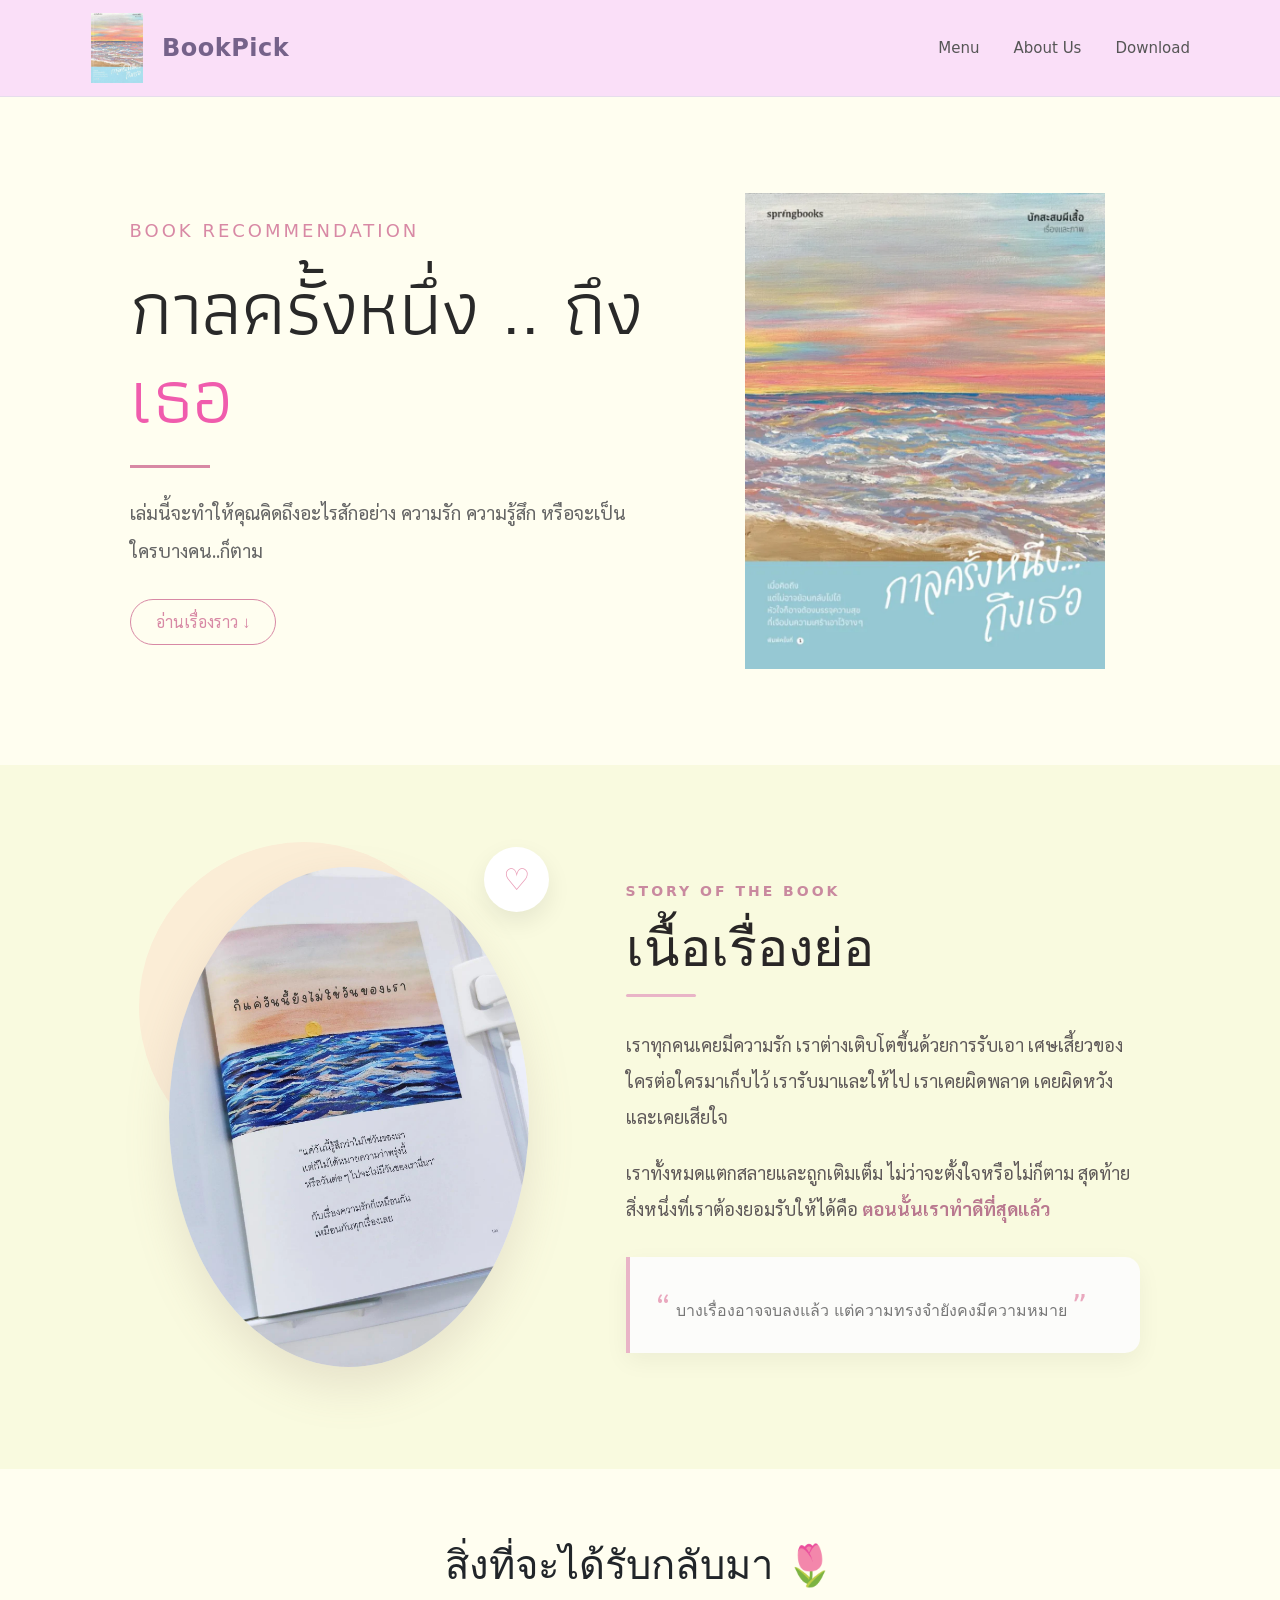
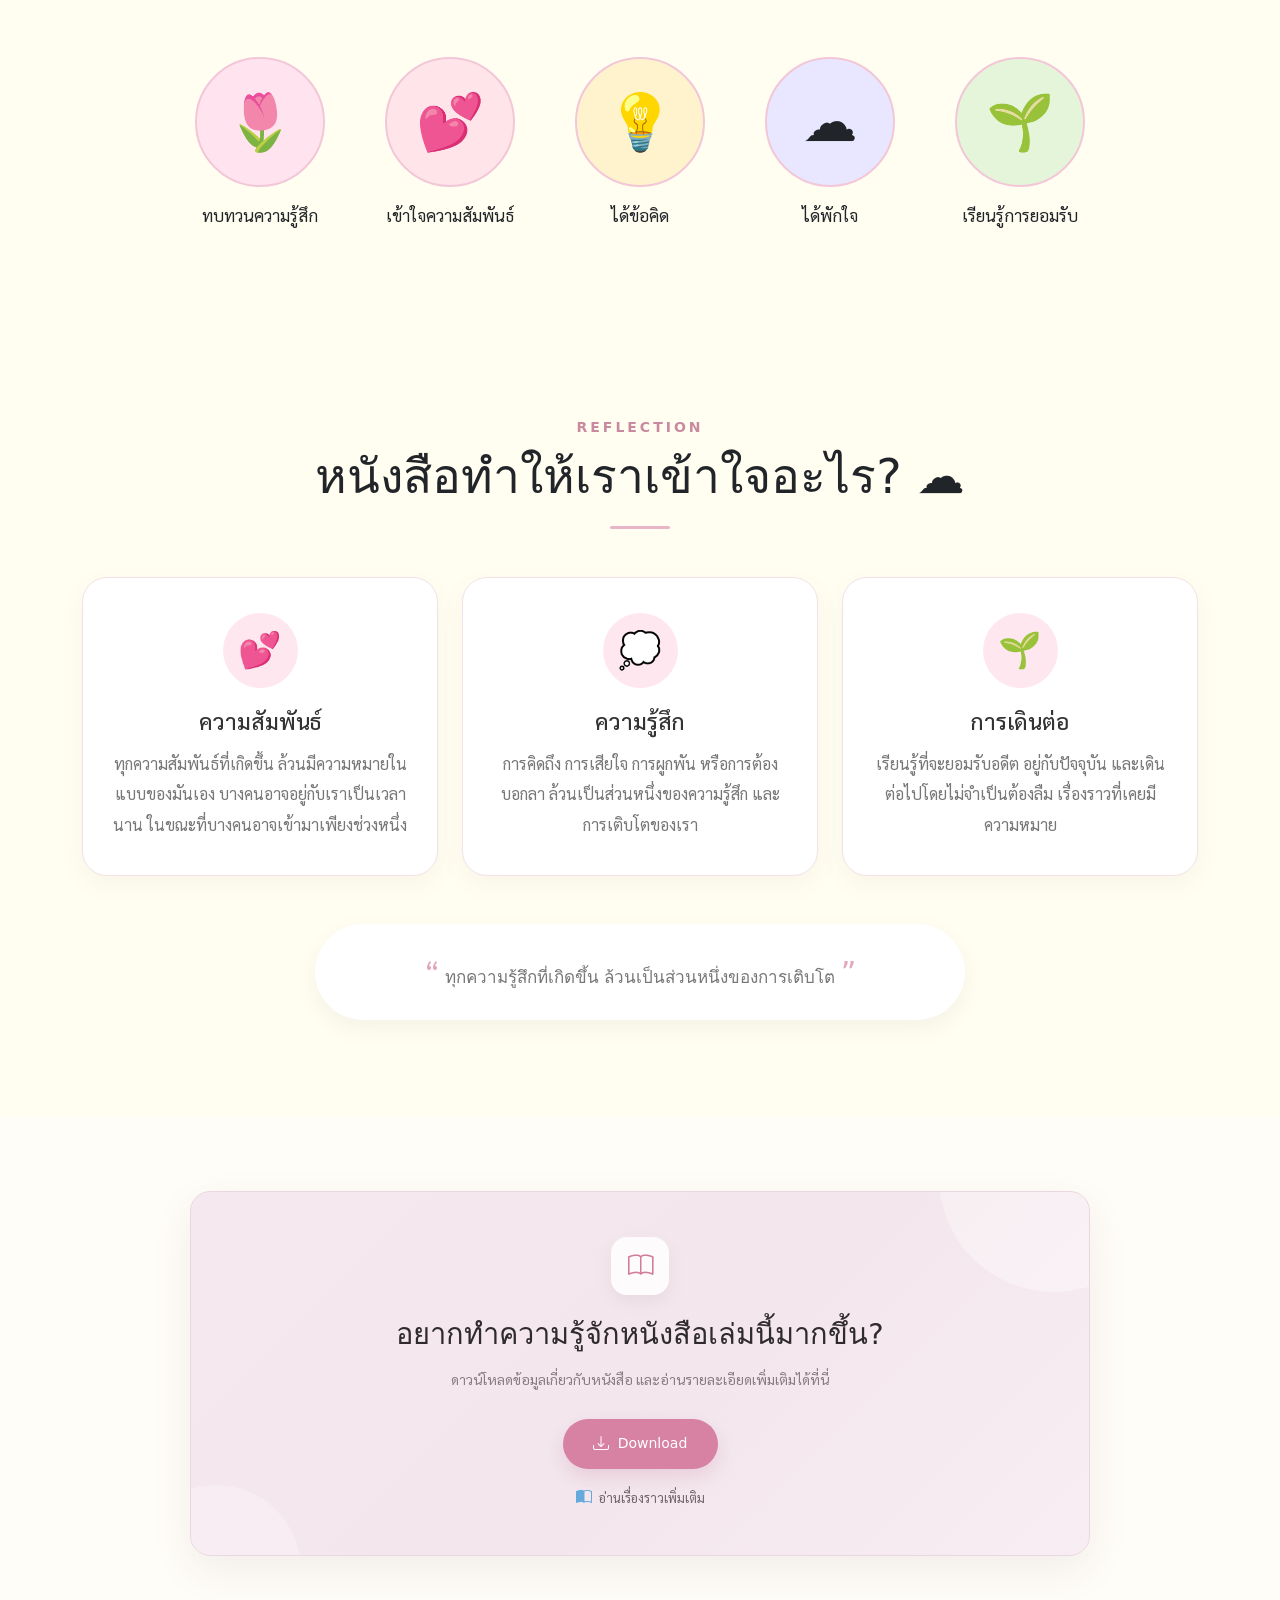
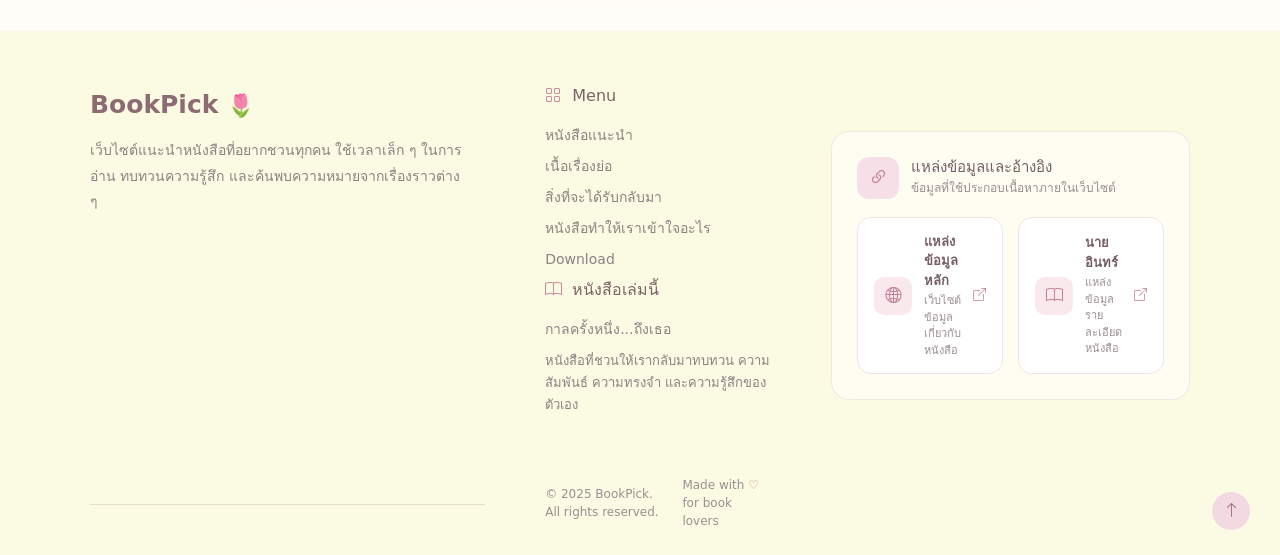
==== index.html @ a42b4d38 "version2" ====
<!DOCTYPE html>
<html lang="th">

<head>
    <meta charset="UTF-8">
    <meta name="viewport" content="width=device-width, initial-scale=1.0">

    <title>booker | กาลครั้งหนึ่ง..ถึงเธอ</title>

    <!-- Bootstrap 5 -->
    <link href="https://cdn.jsdelivr.net/npm/bootstrap@5.3.3/dist/css/bootstrap.min.css" rel="stylesheet">
    <link rel="preconnect" href="https://fonts.googleapis.com">
    <link rel="preconnect" href="https://fonts.gstatic.com" crossorigin>
    <link href="https://fonts.googleapis.com/css2?family=Athiti&family=Sarabun&display=swap" rel="stylesheet">
    <link rel="stylesheet" href="https://cdn.jsdelivr.net/npm/bootstrap-icons@1.11.3/font/bootstrap-icons.min.css">
    <!-- CSS ของเว็บไซต์ -->
    <link rel="stylesheet" href="style.css">
</head>



<body>


    <!-- ================= HEADER ================= -->
    <header class="site-header
">

        <nav class="navbar navbar-expand-lg">

            <div class="container">

                <!-- Logo -->
                <a class="navbar-brand logo-area" href="#menu">

                    <img src="image/หน้าปกนอก.webp" alt="BookPick Logo" class="logo-img">

                    <span class="logo-text">
                        BookPick
                    </span>

                </a>


                <!-- ปุ่มสำหรับมือถือ -->
                <button class="navbar-toggler" type="button" data-bs-toggle="collapse" data-bs-target="#mainNavbar">
                    <span class="navbar-toggler-icon"></span>
                </button>


                <!-- Menu -->
                <div class="collapse navbar-collapse" id="mainNavbar">

                    <ul class="navbar-nav ms-auto">

                        <li class="nav-item">
                            <a class="nav-link" href="#menu">
                                Menu
                            </a>
                        </li>

                        <li class="nav-item">
                            <a class="nav-link" href="#about">
                                About Us
                            </a>
                        </li>

                        <li class="nav-item">
                            <a class="nav-link" href="#download">
                                Download
                            </a>
                        </li>

                    </ul>

                </div>

            </div>

        </nav>

    </header>


    <!-- ================= CONTENT ================= -->
    <main>

        <!-- ================= หนังสือแนะนำ ================= -->
        <section id="recommend" class="book-intro py-5">

            <div class="container py-5">

                <div class="row align-items-center justify-content-center">

                    <!-- ฝั่งซ้าย -->
                    <div class="col-lg-6">

                        <div class="book-text">

                            <p class="book-label">
                                BOOK RECOMMENDATION
                            </p>

                            <h1 class="book-title athiti-regular ">
                                กาลครั้งหนึ่ง .. ถึง
                                <br>
                                <span>เธอ</span>
                            </h1>

                            <div class="book-line"></div>

                            <p class="book-description sarabun-regular">
                                เล่มนี้จะทำให้คุณคิดถึงอะไรสักอย่าง
                                ความรัก ความรู้สึก
                                หรือจะเป็นใครบางคน..ก็ตาม
                            </p>

                            <a href="#story" class="btn book-btn sarabun-regular">
                                อ่านเรื่องราว ↓
                            </a>

                        </div>

                    </div>


                    <!-- ฝั่งขวา -->
                    <div class="col-lg-5 text-center">

                        <img src="image/ภาพปก.png" alt="ภาพปกหนังสือ" class="book-cover">

                    </div>

                </div>

            </div>

        </section>

        <!-- ================= เนื้อเรื่องย่อ ================= -->
        <section id="summary" class="summary-section py-5">

            <div class="container py-lg-5">

                <div class="row align-items-center justify-content-center g-5">

                    <!-- ฝั่งรูป -->
                    <div class="col-lg-5 text-center">

                        <div class="summary-image-box">

                            <div class="summary-decoration">
                                ♡
                            </div>

                            <img src="image/เนื้อความ.jpeg" alt="ข้อความจากหนังสือ กาลครั้งหนึ่ง ถึงเธอ"
                                class="summary-image">

                        </div>

                    </div>


                    <!-- ฝั่งเนื้อหา -->
                    <div class="col-lg-6">

                        <div class="summary-content">

                            <p class="summary-label">
                                STORY OF THE BOOK
                            </p>

                            <h2>
                                เนื้อเรื่องย่อ
                            </h2>

                            <div class="summary-line "></div>

                            <p class="sarabun-regular">
                                เราทุกคนเคยมีความรัก
                                เราต่างเติบโตขึ้นด้วยการรับเอา
                                เศษเสี้ยวของใครต่อใครมาเก็บไว้
                                เรารับมาและให้ไป
                                เราเคยผิดพลาด เคยผิดหวัง
                                และเคยเสียใจ
                            </p>

                            <p class="sarabun-regular">
                                เราทั้งหมดแตกสลายและถูกเติมเต็ม
                                ไม่ว่าจะตั้งใจหรือไม่ก็ตาม
                                สุดท้ายสิ่งหนึ่งที่เราต้องยอมรับให้ได้คือ
                                <strong>
                                    ตอนนั้นเราทำดีที่สุดแล้ว
                                </strong>
                            </p>

                            <div class="summary-quote ">
                                <span class="sarabun-regular">“</span>
                                บางเรื่องอาจจบลงแล้ว
                                แต่ความทรงจำยังคงมีความหมาย
                                <span>”</span>
                            </div>

                        </div>

                    </div>

                </div>

            </div>

        </section>


        <!-- ================= สิ่งที่จะได้รับกลับมา ================= -->
        <section id="giving" class="benefits-section py-5">

            <div class="container py-lg-4">

                <h2 class="display-6 fw-normal text-center mb-5">
                    สิ่งที่จะได้รับกลับมา 🌷
                </h2>

                <div class="row justify-content-center g-4">

                    <!-- 1 -->
                    <div class="col-6 col-md-4 col-lg-2">

                        <div class="benefit-card text-center">

                            <div class="benefit-circle benefit-pink">
                                <span>🌷</span>
                            </div>

                            <h5 class="mt-3 sarabun-regular">
                                ทบทวนความรู้สึก
                            </h5>

                            <!-- Popup -->
                            <div class="benefit-popup sarabun-regular">
                                ได้หยุดและฟังความรู้สึกของตัวเอง
                            </div>

                        </div>

                    </div>


                    <!-- 2 -->
                    <div class="col-6 col-md-4 col-lg-2">

                        <div class="benefit-card text-center">

                            <div class="benefit-circle benefit-red">
                                <span>💕</span>
                            </div>

                            <h5 class="mt-3 sarabun-regular ">
                                เข้าใจความสัมพันธ์
                            </h5>

                            <!-- Popup -->
                            <div class="benefit-popup sarabun-regular ">
                                มองเรื่องราวที่ผ่านมาในมุมใหม่
                            </div>

                        </div>

                    </div>


                    <!-- 3 -->
                    <div class="col-6 col-md-4 col-lg-2">

                        <div class="benefit-card text-center">

                            <div class="benefit-circle benefit-yellow">
                                <span>💡</span>
                            </div>

                            <h5 class="mt-3 sarabun-regular ">
                                ได้ข้อคิด
                            </h5>

                            <!-- Popup -->
                            <div class="benefit-popup sarabun-regular ">
                                ได้มุมมองใหม่จากเรื่องราวต่าง ๆ
                            </div>

                        </div>

                    </div>


                    <!-- 4 -->
                    <div class="col-6 col-md-4 col-lg-2">

                        <div class="benefit-card text-center">

                            <div class="benefit-circle benefit-blue">
                                <span>☁️</span>
                            </div>

                            <h5 class="mt-3 sarabun-regular ">
                                ได้พักใจ
                            </h5>

                            <!-- Popup -->
                            <div class="benefit-popup sarabun-regular ">
                                มีเวลาอยู่กับตัวเองอย่างเงียบ ๆ
                            </div>

                        </div>

                    </div>


                    <!-- 5 -->
                    <div class="col-6 col-md-4 col-lg-2">

                        <div class="benefit-card text-center">

                            <div class="benefit-circle benefit-green">
                                <span>🌱</span>
                            </div>

                            <h5 class="mt-3 sarabun-regular ">
                                เรียนรู้การยอมรับ
                            </h5>

                            <!-- Popup -->
                            <div class="benefit-popup sarabun-regular ">
                                ยอมรับสิ่งที่เกิดขึ้นและเดินต่อไป
                            </div>

                        </div>

                    </div>

                </div>

            </div>

        </section>
        <!-- ================= หนังสือทำให้เราเข้าใจอะไร ================= -->
        <section id="about" class="understand-section py-5">

            <div class="container py-lg-5">

                <!-- หัวข้อ -->
                <div class="text-center mb-5">

                    <p class="section-label">
                        REFLECTION
                    </p>

                    <h2 class="display-5 fw-normal">
                        หนังสือทำให้เราเข้าใจอะไร? ☁️
                    </h2>

                    <div class="section-line mx-auto"></div>

                </div>


                <!-- เนื้อหา 3 ส่วน -->
                <div class="row justify-content-center g-4">

                    <!-- 1 -->
                    <div class="col-md-4">

                        <div class="understand-card h-100">

                            <div class="understand-icon">
                                💕
                            </div>

                            <h4 class="sarabun-regular">
                                ความสัมพันธ์
                            </h4>

                            <p class="sarabun-regular">
                                ทุกความสัมพันธ์ที่เกิดขึ้น
                                ล้วนมีความหมายในแบบของมันเอง
                                บางคนอาจอยู่กับเราเป็นเวลานาน
                                ในขณะที่บางคนอาจเข้ามาเพียงช่วงหนึ่ง
                            </p>

                        </div>

                    </div>


                    <!-- 2 -->
                    <div class="col-md-4">

                        <div class="understand-card h-100">

                            <div class="understand-icon">
                                💭
                            </div>

                            <h4 class="sarabun-regular">
                                ความรู้สึก
                            </h4>

                            <p class="sarabun-regular">
                                การคิดถึง การเสียใจ
                                การผูกพัน หรือการต้องบอกลา
                                ล้วนเป็นส่วนหนึ่งของความรู้สึก
                                และการเติบโตของเรา
                            </p>

                        </div>

                    </div>


                    <!-- 3 -->
                    <div class="col-md-4">

                        <div class="understand-card h-100">

                            <div class="understand-icon">
                                🌱
                            </div>

                            <h4 class="sarabun-regular">
                                การเดินต่อ
                            </h4>

                            <p class="sarabun-regular">
                                เรียนรู้ที่จะยอมรับอดีต
                                อยู่กับปัจจุบัน
                                และเดินต่อไปโดยไม่จำเป็นต้องลืม
                                เรื่องราวที่เคยมีความหมาย
                            </p>

                        </div>

                    </div>

                </div>


                <!-- ข้อความสรุป -->
                <div class="understand-quote text-center mx-auto mt-5">

                    <span class="sarabun-regular">“</span>

                    ทุกความรู้สึกที่เกิดขึ้น
                    ล้วนเป็นส่วนหนึ่งของการเติบโต

                    <span>”</span>

                </div>

            </div>

        </section>

        <!-- =========================================================
     DOWNLOAD SECTION
     ========================================================= -->

        <section id="download" class="book-download">

            <div class="book-download-container">

                <div class="book-download-card">

                    <!-- ตกแต่ง -->
                    <div class="download-decor download-decor-1"></div>
                    <div class="download-decor download-decor-2"></div>

                    <div class="download-inner">

                        <!-- ไอคอน -->
                        <div class="download-book-icon">
                            <i class="bi bi-book"></i>
                        </div>

                        <!-- หัวข้อ -->
                        <h2 class="download-heading">
                            อยากทำความรู้จักหนังสือเล่มนี้มากขึ้น?
                        </h2>

                        <p class="download-description sarabun-regular">
                            ดาวน์โหลดข้อมูลเกี่ยวกับหนังสือ
                            และอ่านรายละเอียดเพิ่มเติมได้ที่นี่
                        </p>

                        <!-- ปุ่ม -->
                        <button type="button" class="download-open-btn" onclick="openBookDownload()">

                            <i class="bi bi-download"></i>

                            <span>Download</span>

                        </button>

                        <!-- ข้อความด้านล่าง -->
                        <div class="download-subtext">

                            <i class="bi bi-book-half"></i>

                            <span class="sarabun-regular">อ่านเรื่องราวเพิ่มเติม</span>

                        </div>

                    </div>

                </div>

            </div>

        </section>


        <!-- =========================================================
     DOWNLOAD POPUP
     ========================================================= -->

        <div id="bookDownloadPopup" class="book-download-overlay" onclick="closeBookDownload(event)">

            <div class="book-download-popup" onclick="event.stopPropagation()">


                <!-- HEADER -->
                <div class="popup-header">

                    <div class="popup-title-wrap">

                        <div class="popup-book-icon">
                            <i class="bi bi-book"></i>
                        </div>

                        <div>

                            <h3 class="sarabun-regular">
                                ข้อมูลหนังสือ
                            </h3>

                            <p class="sarabun-regular">
                                รายละเอียดและเอกสารเพิ่มเติม
                            </p>

                        </div>

                    </div>


                    <button type="button" class="popup-close" onclick="closeBookDownload()">

                        <i class="bi bi-x-lg"></i>

                    </button>

                </div>


                <!-- BODY -->
                <div class="popup-body">


                    <!-- PDF CARD -->
                    <div class="pdf-download-card">

                        <div class="pdf-file-icon">

                            <i class="bi bi-file-earmark-pdf-fill"></i>

                        </div>


                        <div class="pdf-file-info">

                            <h4 class="sarabun-regular">
                                หนังสือเล่มนี้
                            </h4>

                            <p class="sarabun-regular">
                                อ่านรายละเอียดเพิ่มเติม
                                และดาวน์โหลดข้อมูลเกี่ยวกับหนังสือ
                            </p>


                            <div class="pdf-file-meta">

                                <span>
                                    <i class="bi bi-filetype-pdf sarabun-regular "></i>
                                    PDF
                                </span>

                                <span>
                                    <i class="bi bi-file-text sarabun-regular "></i>
                                    12 หน้า
                                </span>

                                <span>
                                    <i class="bi bi-hdd sarabun-regular "></i>
                                    2.5 MB
                                </span>

                            </div>

                        </div>

                    </div>


                    <!-- INFO MENU -->
                    <div class="popup-menu">


                        <div class="popup-menu-item">

                            <div class="popup-menu-icon pink">
                                <i class="bi bi-book"></i>
                            </div>

                            <div>

                                <strong class="sarabun-regular">
                                    อ่านเรื่องราวเพิ่มเติม
                                </strong>

                                <small class="sarabun-regular">
                                    ทำความรู้จักหนังสือเล่มนี้
                                </small>

                            </div>

                        </div>


                        <div class="popup-menu-item">

                            <div class="popup-menu-icon purple">
                                <i class="bi bi-list-ul"></i>
                            </div>

                            <div>

                                <strong class="sarabun-regular">
                                    สารบัญหนังสือ
                                </strong>

                                <small class="sarabun-regular">
                                    ดูหัวข้อและเนื้อหาภายในเล่ม
                                </small>

                            </div>

                        </div>


                        <div class="popup-menu-item">

                            <div class="popup-menu-icon blue">
                                <i class="bi bi-eye"></i>
                            </div>

                            <div>

                                <strong class="sarabun-regular">
                                    ดูตัวอย่างหนังสือ
                                </strong>

                                <small class="sarabun-regular">
                                    อ่านตัวอย่างบางส่วน
                                </small>

                            </div>

                        </div>


                    </div>

                </div>


                <!-- FOOTER -->
                <div class="popup-footer">

                    <a href="หนังสือ.pdf" download class="popup-download-btn">

                        <i class="bi bi-download"></i>

                        <span>ดาวน์โหลด PDF</span>

                    </a>

                    <p class="popup-footer-text">

                        <i class="bi bi-shield-check"></i>

                        ดาวน์โหลดไฟล์ได้ฟรี

                    </p>

                </div>


            </div>

        </div>

       
        <footer class="book-footer">

            <div class="footer-container">

                <!-- ส่วนบนของ Footer -->
                <div class="footer-top">

                    <div class="footer-brand">
                        <div class="footer-logo">
                            BookPick <span>🌷</span>
                        </div>

                        <p>
                            เว็บไซต์แนะนำหนังสือที่อยากชวนทุกคน
                            ใช้เวลาเล็ก ๆ ในการอ่าน ทบทวนความรู้สึก
                            และค้นพบความหมายจากเรื่องราวต่าง ๆ
                        </p>
                    </div>

                    <div class="footer-column">
                        <h4>
                            <i class="bi bi-grid"></i>
                            Menu
                        </h4>

                        <a href="#recommend">หนังสือแนะนำ</a>
                        <a href="#summary">เนื้อเรื่องย่อ</a>
                        <a href="#giving">สิ่งที่จะได้รับกลับมา</a>
                        <a href="#understand">หนังสือทำให้เราเข้าใจอะไร</a>
                        <a href="#download">Download</a>

                        <div class="footer-column footer-book-info">
                            <h4>
                                <i class="bi bi-book"></i>
                                หนังสือเล่มนี้
                            </h4>

                            <a href="#">กาลครั้งหนึ่ง...ถึงเธอ</a>

                            <p>
                                หนังสือที่ชวนให้เรากลับมาทบทวน
                                ความสัมพันธ์ ความทรงจำ และความรู้สึกของตัวเอง
                            </p>
                        </div>

                    </div>


                    <!-- แหล่งข้อมูล -->
                    <div class="footer-references">

                        <div class="reference-heading">
                            <div class="reference-icon">
                                <i class="bi bi-link-45deg"></i>
                            </div>

                            <div>
                                <h5>แหล่งข้อมูลและอ้างอิง</h5>
                                <p>ข้อมูลที่ใช้ประกอบเนื้อหาภายในเว็บไซต์</p>
                            </div>
                        </div>


                        <div class="reference-list">

                            <a href="https://share.google/jOZTMBz3720xRgBWg" target="_blank" rel="noopener noreferrer">

                                <span class="reference-item-icon">
                                    <i class="bi bi-globe2"></i>
                                </span>

                                <span class="reference-text">
                                    <strong>แหล่งข้อมูลหลัก</strong>
                                    <small>เว็บไซต์ข้อมูลเกี่ยวกับหนังสือ</small>
                                </span>

                                <i class="bi bi-box-arrow-up-right reference-arrow"></i>

                            </a>


                            <a href="https://www.naiin.com/product/detail/570309" target="_blank"
                                rel="noopener noreferrer">

                                <span class="reference-item-icon">
                                    <i class="bi bi-book"></i>
                                </span>

                                <span class="reference-text">
                                    <strong>นายอินทร์</strong>
                                    <small>แหล่งข้อมูลรายละเอียดหนังสือ</small>
                                </span>

                                <i class="bi bi-box-arrow-up-right reference-arrow"></i>

                            </a>

                        </div>

                    </div>


                    <!-- เส้นคั่น -->
                    <div class="footer-divider"></div>


                    <!-- Copyright -->
                    <div class="footer-bottom">

                        <p>© 2025 BookPick. All rights reserved.</p>

                        <p class="footer-made">
                            Made with <span>♡</span> for book lovers
                        </p>

                    </div>

                </div>


                <!-- ปุ่มกลับขึ้นด้านบน -->
                <a href="#" class="footer-top-btn" aria-label="Back to top">
                    <i class="bi bi-arrow-up"></i>
                </a>

        </footer>
        <!-- Bootstrap JavaScript -->
        <script src="https://cdn.jsdelivr.net/npm/bootstrap@5.3.3/dist/js/bootstrap.bundle.min.js">
        </script>
        <script>

            const downloadSection =
                document.querySelector(".download-section");

            const observer = new IntersectionObserver(
                (entries) => {

                    entries.forEach((entry) => {

                        if (entry.isIntersecting) {

                            downloadSection.classList.add("show");

                        }

                    });

                },
                {
                    threshold: 0.25
                }
            );


            observer.observe(downloadSection);

        </script>
        <script src="https://cdn.jsdelivr.net/npm/bootstrap@5.3.3/dist/js/bootstrap.bundle.min.js"></script>


</body>

<script>

    function openBookDownload() {

        const popup =
            document.getElementById("bookDownloadPopup");

        popup.classList.add("active");

        document.body.style.overflow = "hidden";

    }


    function closeBookDownload(event) {

        if (
            !event ||
            event.target ===
            document.getElementById("bookDownloadPopup")
        ) {

            const popup =
                document.getElementById("bookDownloadPopup");

            popup.classList.remove("active");

            document.body.style.overflow = "";

        }

    }


    /* กด ESC เพื่อปิด */

    document.addEventListener("keydown", function (event) {

        if (event.key === "Escape") {

            const popup =
                document.getElementById("bookDownloadPopup");

            popup.classList.remove("active");

            document.body.style.overflow = "";

        }

    });

</script>

</html>
---- style.css ----
/*-----พื้นหลังหลัก----*/
.body {
    background-color: #f3ebd1;
}

/* ================= หนังสือแนะนำ ================= */

.book-intro {
    background-color: #fffef0;
    min-height: 650px;
    display: flex;
    align-items: center;
}


/* ข้อความ BOOK RECOMMENDATION */

.book-label {
    color: #d889a5;
    font-size: 18px;
    letter-spacing: 3px;
    font-weight: 500;
    margin-bottom: 20px;
}


/* ชื่อหนังสือ */

.book-title {
    font-size: clamp(55px, 6vw, 90px);
    line-height: 1.15;
    font-weight: 400;
    color: #292929;
    margin-bottom: 25px;
}

.book-title span {
    color: #f05cad;
}


/* เส้นเล็ก ๆ ใต้ชื่อ */

.book-line {
    width: 80px;
    height: 3px;
    background-color: #d889a5;
    margin-bottom: 25px;
}


/* คำอธิบาย */

.book-description {
    max-width: 500px;
    font-size: 19px;
    line-height: 2;
    color: #666;
    margin-bottom: 30px;
}


/* ปุ่ม */

.book-btn {
    border: 1px solid #d889a5;
    color: #d889a5;
    border-radius: 30px;
    padding: 10px 25px;
    transition: all 0.3s ease;
}

.book-btn:hover {
    background-color: #d889a5;
    color: white;
}


/* รูปปก */

.book-cover {
    width: 100%;
    max-width: 360px;
    transition: transform 0.5s ease;
}


/* เอาเมาส์ไปชี้แล้วรูปขยับนิดเดียว */

.book-cover:hover {
    transform: translateY(-8px);
}


/* มือถือ */

@media (max-width: 991px) {

    .book-intro {
        text-align: center;
    }

    .book-line {
        margin-left: auto;
        margin-right: auto;
    }

    .book-description {
        margin-left: auto;
        margin-right: auto;
    }

    .book-cover {
        margin-top: 50px;
        max-width: 300px;
    }

}

/* ================= HEADER ================= */

.site-header {
    background-color: #fadff8;

    border-bottom: 1px solid #e6ddec;

    position: sticky;
    top: 0;
    z-index: 1000;
}




/* ================= LOGO ================= */

.logo-area {
    display: flex;
    align-items: center;

    text-decoration: none;

    gap: 10px;
}


/* รูปโลโก้ */

.logo-img {
    width: 70px;
    height: 70px;

    object-fit: contain;

    transition: 0.3s ease;
}


/* ชื่อเว็บ */

.logo-text {
    font-size: 24px;

    font-weight: 600;

    letter-spacing: 0.5px;

    color: #75628a;

    transition: 0.3s ease;
}


/* Hover */

.logo-area:hover .logo-img {
    transform: rotate(-3deg) scale(1.05);
}

.logo-area:hover .logo-text {
    color: #a77aa8;
}

/* ตอนเอาเมาส์ไปชี้โลโก้ */

.logo-img:hover {
    transform: scale(1.05);
}


/* ================= MENU ================= */

.navbar {
    min-height: 75px;
}


.nav-link {
    color: #555 !important;

    font-size: 15px;

    margin-left: 18px;

    position: relative;

    transition: 0.3s ease;
}


/* สีตอนเอาเมาส์ชี้ */

.nav-link:hover {
    color: #c9899f !important;
}


/* เส้นเล็ก ๆ ใต้เมนู */

.nav-link::after {
    content: "";

    position: absolute;

    left: 18px;
    right: 18px;
    bottom: 4px;

    height: 2px;

    background-color: #000000;

    transform: scaleX(0);

    transition: 0.3s ease;
}


.nav-link:hover::after {
    transform: scaleX(1);
}


/* ================= MOBILE ================= */

@media (max-width: 991px) {

    .navbar-nav {
        padding: 15px 0;
    }

    .nav-link {
        margin-left: 0;

        padding: 10px 0;
    }

    .nav-link::after {
        display: none;
    }

}

/* ================= สิ่งที่จะได้รับ ================= */

.benefits-section {
    background-color: #fffef0;
}


/* การ์ด */
.benefit-card {
    position: relative;

    padding: 20px 10px;

    transition: 0.3s ease;

    cursor: pointer;
}


/* เวลาเอาเมาส์ชี้การ์ด */
.benefit-card:hover {
    transform: translateY(-10px);
}


/* วงกลม */
.benefit-circle {
    width: 130px;
    height: 130px;

    margin: 0 auto;

    border-radius: 50%;

    display: flex;
    align-items: center;
    justify-content: center;

    border: 2px solid #f3c6d8;

    transition: 0.3s ease;
}


/* Emoji */
.benefit-circle span {
    font-size: 55px;

    transition: 0.3s ease;
}


/* เวลา Hover วงกลมจะใหญ่ขึ้น */
.benefit-card:hover .benefit-circle {
    transform: scale(1.08);
}


/* Emoji เด้งขึ้น */
.benefit-card:hover .benefit-circle span {
    transform: scale(1.15);
}


/* สีพื้นหลังแต่ละวง */

.benefit-pink {
    background-color: #ffe4ef;
}

.benefit-red {
    background-color: #ffe5ea;
}

.benefit-yellow {
    background-color: #fff3cd;
}

.benefit-blue {
    background-color: #e8e7ff;
}

.benefit-green {
    background-color: #e5f5d9;
}


/* ชื่อ */
.benefit-card h5 {
    font-size: 17px;
    line-height: 1.5;

    margin-bottom: 0;
}


/* ================= POPUP ================= */

.benefit-popup {
    position: absolute;

    left: 50%;
    bottom: -55px;

    transform: translateX(-50%) translateY(10px);

    width: 180px;

    padding: 10px 14px;

    background-color: #ffffff;

    border-radius: 12px;

    box-shadow: 0 8px 25px rgba(0, 0, 0, 0.12);

    font-size: 14px;

    line-height: 1.5;

    opacity: 0;

    visibility: hidden;

    transition: 0.3s ease;

    z-index: 10;
}


/* แสดง Popup ตอน Hover */
.benefit-card:hover .benefit-popup {
    opacity: 1;

    visibility: visible;

    transform: translateX(-50%) translateY(0);
}

/* ================= เนื้อเรื่องย่อ ================= */

.summary-section {
    background-color: #f9fadf;
    overflow: hidden;
}


/* กล่องรูป */

.summary-image-box {
    position: relative;
    display: inline-block;
}


/* รูปหนังสือ */

.summary-image {
    width: 360px;
    height: 500px;

    object-fit: cover;

    border-radius: 50%;

    box-shadow: 0 20px 45px rgba(150, 120, 110, 0.18);

    transition: 0.4s ease;
}


/* เวลาเอาเมาส์ชี้รูป */

.summary-image:hover {
    transform: translateY(-8px) rotate(1deg);

    box-shadow:
        0 25px 50px rgba(150, 120, 110, 0.25);
}


/* ของตกแต่งด้านหลัง */

.summary-image-box::before {
    content: "";

    position: absolute;

    width: 330px;
    height: 330px;

    background-color: #fbedd6;

    border-radius: 50%;

    top: -25px;
    left: -30px;

    z-index: 0;
}


/* ทำให้รูปอยู่ด้านหน้าพื้นหลัง */

.summary-image {
    position: relative;
    z-index: 1;
}


/* หัวใจ */

.summary-decoration {
    position: absolute;

    z-index: 2;

    top: -20px;
    right: -20px;

    width: 65px;
    height: 65px;

    display: flex;
    align-items: center;
    justify-content: center;

    background-color: #ffffff;

    border-radius: 50%;

    color: #e99ab5;

    font-size: 30px;

    box-shadow: 0 10px 25px rgba(0, 0, 0, 0.08);

    animation: floating 3s ease-in-out infinite;
}


/* Animation หัวใจ */

@keyframes floating {

    0% {
        transform: translateY(0);
    }

    50% {
        transform: translateY(-8px);
    }

    100% {
        transform: translateY(0);
    }

}


/* ================= TEXT ================= */

.summary-content {
    padding: 20px 10px;
}


/* ตัวเล็กด้านบน */

.summary-label {
    color: #c9899f;

    font-size: 14px;

    font-weight: 600;

    letter-spacing: 3px;

    margin-bottom: 15px;
}


/* หัวข้อ */

.summary-content h2 {
    font-size: 52px;

    font-weight: 400;

    margin-bottom: 15px;

    color: #292626;
}


/* เส้นตกแต่ง */

.summary-line {
    width: 70px;
    height: 3px;

    background-color: #e9b4c7;

    border-radius: 10px;

    margin-bottom: 30px;
}


/* เนื้อหา */

.summary-content>p:not(.summary-label) {
    font-size: 18px;

    line-height: 2;

    color: #5f5959;

    margin-bottom: 20px;
}


/* ตัวหนา */

.summary-content strong {
    color: #b9788f;
}


/* ================= QUOTE ================= */

.summary-quote {
    margin-top: 30px;

    padding: 20px 25px;

    background-color: #fcfcfa;

    border-left: 4px solid #e9b4c7;

    border-radius: 0 15px 15px 0;

    color: #777;

    font-size: 16px;

    line-height: 1.8;

    box-shadow: 0 8px 25px rgba(0, 0, 0, 0.05);
}


.summary-quote span {
    color: #e9a8be;

    font-size: 30px;
}


/* ================= MOBILE ================= */

@media (max-width: 768px) {

    .summary-image {
        width: 280px;
        height: 390px;
    }

    .summary-image-box::before {
        width: 260px;
        height: 260px;
    }

    .summary-content h2 {
        font-size: 40px;
    }

    .summary-content>p:not(.summary-label) {
        font-size: 16px;
    }

}

/* ================= UNDERSTAND ================= */

.understand-section {
    background-color: #fffef0;
}


/* ตัวหนังสือเล็กด้านบน */

.section-label {
    color: #c9899f;

    font-size: 14px;

    font-weight: 600;

    letter-spacing: 3px;

    margin-bottom: 10px;
}


/* เส้นใต้หัวข้อ */

.section-line {
    width: 60px;
    height: 3px;

    background-color: #e8b6c8;

    border-radius: 10px;

    margin-top: 20px;
}


/* ================= CARD ================= */

.understand-card {
    background-color: #ffffff;

    padding: 35px 30px;

    border-radius: 25px;

    text-align: center;

    border: 1px solid #f3e1e7;

    box-shadow: 0 8px 25px rgba(130, 100, 100, 0.06);

    transition: all 0.3s ease;
}


/* ตอนเอาเมาส์ชี้ */

.understand-card:hover {
    transform: translateY(-8px);

    box-shadow: 0 15px 35px rgba(130, 100, 100, 0.12);

    border-color: #edc1d0;
}


/* ================= ICON ================= */

.understand-icon {
    width: 75px;
    height: 75px;

    margin: 0 auto 20px;

    border-radius: 50%;

    display: flex;
    align-items: center;
    justify-content: center;

    font-size: 35px;

    background-color: #ffe7ef;

    transition: 0.3s ease;
}


/* สีไอคอนตอน Hover */

.understand-card:hover .understand-icon {
    transform: scale(1.1) rotate(5deg);

    background-color: #ffe0eb;
}


/* ================= CARD TEXT ================= */

.understand-card h4 {
    font-size: 22px;

    font-weight: 500;

    margin-bottom: 15px;

    color: #333;
}


.understand-card p {
    color: #777;

    font-size: 16px;

    line-height: 1.9;

    margin-bottom: 0;
}


/* ================= QUOTE ================= */

.understand-quote {
    max-width: 650px;

    padding: 20px 30px;

    background-color: #ffffff;

    border-radius: 50px;

    color: #777;

    font-size: 17px;

    line-height: 1.8;

    box-shadow: 0 8px 25px rgba(0, 0, 0, 0.05);
}


.understand-quote span {
    color: #e4a5bb;

    font-size: 30px;
}


/* ================= MOBILE ================= */

@media (max-width: 768px) {

    .understand-card {
        padding: 30px 25px;
    }

    .understand-card h4 {
        font-size: 20px;
    }

    .understand-card p {
        font-size: 15px;
    }

}

/* =========================================================
   DOWNLOAD SECTION
   ========================================================= */

.book-download {
    width: 100%;
    padding: 75px 20px;
    background: #fffdf8;
}

.book-download-container {
    width: 100%;
    max-width: 900px;
    margin: 0 auto;
}


/* =========================================================
   MAIN DOWNLOAD CARD
   ========================================================= */

.book-download-card {
    position: relative;
    overflow: hidden;

    width: 100%;
    min-height: 320px;

    display: flex;
    align-items: center;
    justify-content: center;

    text-align: center;

    background: linear-gradient(
        135deg,
        #f5e9ef 0%,
        #f3e7ed 55%,
        #f8edf2 100%
    );

    border-radius: 20px;
    border: 1px solid #ead8e1;

    box-shadow:
        0 15px 40px rgba(90, 55, 70, 0.08);
}


/* =========================================================
   DECORATION
   ========================================================= */

.download-decor {
    position: absolute;
    border-radius: 50%;
    pointer-events: none;
}

.download-decor-1 {
    width: 230px;
    height: 230px;

    top: -130px;
    right: -80px;

    background: rgba(255, 255, 255, 0.30);
}

.download-decor-2 {
    width: 170px;
    height: 170px;

    bottom: -100px;
    left: -60px;

    background: rgba(255, 255, 255, 0.22);
}


/* =========================================================
   INNER
   ========================================================= */

.download-inner {
    position: relative;
    z-index: 2;

    padding: 45px 25px;
}


/* =========================================================
   BOOK ICON
   ========================================================= */

.download-book-icon {
    width: 58px;
    height: 58px;

    margin: 0 auto 18px;

    display: flex;
    align-items: center;
    justify-content: center;

    background: rgba(255, 255, 255, 0.85);
    color: #d27c9b;

    border-radius: 16px;

    font-size: 25px;

    box-shadow:
        0 7px 18px rgba(100, 60, 80, 0.08);
}


/* =========================================================
   TITLE
   ========================================================= */

.download-heading {
    margin: 0 0 10px;

    color: #2f2a2d;

    font-size: 29px;
    font-weight: 500;

    line-height: 1.5;
}


.download-description {
    max-width: 600px;

    margin: 0 auto 27px;

    color: #8a7b82;

    font-size: 14px;
    line-height: 1.8;
}


/* =========================================================
   DOWNLOAD BUTTON
   ========================================================= */

.download-open-btn {
    display: inline-flex;

    align-items: center;
    justify-content: center;

    gap: 9px;

    min-width: 155px;
    height: 50px;

    padding: 0 30px;

    border: none;
    border-radius: 30px;

    background: #d782a2;
    color: white;

    font-family: inherit;
    font-size: 14px;
    font-weight: 500;

    cursor: pointer;

    box-shadow:
        0 8px 20px rgba(190, 100, 135, 0.20);

    transition: all 0.3s ease;
}


.download-open-btn:hover {
    background: #c96f91;

    transform: translateY(-3px);

    box-shadow:
        0 12px 25px rgba(190, 100, 135, 0.28);
}


.download-open-btn i {
    font-size: 16px;
}


/* =========================================================
   SUB TEXT
   ========================================================= */

.download-subtext {
    display: flex;

    justify-content: center;
    align-items: center;

    gap: 7px;

    margin-top: 17px;

    color: #71656a;

    font-size: 13px;
}


.download-subtext i {
    color: #65a9dd;
    font-size: 16px;
}


/* =========================================================
   POPUP OVERLAY
   ========================================================= */

.book-download-overlay {
    position: fixed;

    inset: 0;

    z-index: 99999;

    display: none;

    align-items: center;
    justify-content: center;

    padding: 20px;

    background: rgba(35, 30, 33, 0.62);

    backdrop-filter: blur(4px);
}


.book-download-overlay.active {
    display: flex;

    animation: popupFade 0.25s ease;
}


/* =========================================================
   POPUP
   ========================================================= */

.book-download-popup {
    width: 100%;
    max-width: 620px;

    max-height: 90vh;

    overflow-y: auto;

    background: #ffffff;

    border-radius: 20px;

    box-shadow:
        0 25px 70px rgba(0, 0, 0, 0.25);

    animation: popupUp 0.3s ease;
}


/* =========================================================
   POPUP HEADER
   ========================================================= */

.popup-header {
    display: flex;

    align-items: center;
    justify-content: space-between;

    padding: 22px 25px;

    background: #f5e9ef;

    border-bottom: 1px solid #eadde3;
}


.popup-title-wrap {
    display: flex;

    align-items: center;

    gap: 14px;
}


.popup-book-icon {
    width: 48px;
    height: 48px;

    display: flex;

    align-items: center;
    justify-content: center;

    background: white;
    color: #d27c9b;

    border-radius: 13px;

    font-size: 21px;

    box-shadow:
        0 5px 15px rgba(80, 50, 65, 0.08);
}


.popup-title-wrap h3 {
    margin: 0;

    color: #383235;

    font-size: 19px;
    font-weight: 500;
}


.popup-title-wrap p {
    margin: 4px 0 0;

    color: #8c7f84;

    font-size: 12px;
}


/* =========================================================
   CLOSE BUTTON
   ========================================================= */

.popup-close {
    width: 38px;
    height: 38px;

    display: flex;

    align-items: center;
    justify-content: center;

    border: none;

    background: transparent;

    color: #8c7f84;

    border-radius: 50%;

    cursor: pointer;

    transition: 0.25s;
}


.popup-close:hover {
    background: rgba(255, 255, 255, 0.8);

    color: #d06f91;
}


/* =========================================================
   POPUP BODY
   ========================================================= */

.popup-body {
    padding: 25px;
}


/* =========================================================
   PDF CARD
   ========================================================= */

.pdf-download-card {
    display: flex;

    align-items: center;

    padding: 20px;

    background: #fff9fb;

    border: 1px solid #f0dce5;

    border-radius: 15px;
}


.pdf-file-icon {
    width: 78px;
    height: 92px;

    flex-shrink: 0;

    display: flex;

    align-items: center;
    justify-content: center;

    margin-right: 20px;

    background: #d782a2;

    color: white;

    border-radius: 12px;

    font-size: 34px;

    box-shadow:
        0 8px 18px rgba(190, 100, 135, 0.20);
}


.pdf-file-info {
    min-width: 0;
}


.pdf-file-info h4 {
    margin: 0 0 8px;

    color: #3c3639;

    font-size: 18px;
    font-weight: 500;
}


.pdf-file-info p {
    margin: 0 0 13px;

    color: #81767b;

    font-size: 13px;

    line-height: 1.7;
}


/* =========================================================
   PDF DETAILS
   ========================================================= */

.pdf-file-meta {
    display: flex;

    flex-wrap: wrap;

    gap: 15px;
}


.pdf-file-meta span {
    display: inline-flex;

    align-items: center;

    gap: 5px;

    color: #9a8d93;

    font-size: 12px;
}


.pdf-file-meta i {
    color: #d27c9b;
}


/* =========================================================
   POPUP MENU
   ========================================================= */

.popup-menu {
    margin-top: 17px;
}


.popup-menu-item {
    display: flex;

    align-items: center;

    gap: 13px;

    padding: 14px 5px;

    border-bottom: 1px solid #f0e9ec;
}


.popup-menu-icon {
    width: 42px;
    height: 42px;

    flex-shrink: 0;

    display: flex;

    align-items: center;
    justify-content: center;

    border-radius: 11px;

    font-size: 17px;
}


.popup-menu-icon.pink {
    background: #f6e7ee;
    color: #d27c9b;
}


.popup-menu-icon.purple {
    background: #eee8f5;
    color: #9277ad;
}


.popup-menu-icon.blue {
    background: #e7f1f8;
    color: #659cc2;
}


.popup-menu-item strong {
    display: block;

    color: #494145;

    font-size: 13px;
    font-weight: 500;
}


.popup-menu-item small {
    display: block;

    margin-top: 3px;

    color: #9a8e93;

    font-size: 11px;
}


/* =========================================================
   POPUP FOOTER
   ========================================================= */

.popup-footer {
    padding: 20px 25px 23px;

    background: #fcf8fa;

    border-top: 1px solid #f0e7eb;
}


.popup-download-btn {
    width: 100%;
    height: 48px;

    display: flex;

    align-items: center;
    justify-content: center;

    gap: 8px;

    background: #d782a2;

    color: white;

    border-radius: 10px;

    text-decoration: none;

    font-size: 14px;
    font-weight: 500;

    transition: 0.3s ease;
}


.popup-download-btn:hover {
    background: #c96f91;

    color: white;

    transform: translateY(-2px);
}


.popup-footer-text {
    margin: 10px 0 0;

    text-align: center;

    color: #a1969a;

    font-size: 11px;
}


.popup-footer-text i {
    color: #79ad8a;
}


/* =========================================================
   ANIMATION
   ========================================================= */

@keyframes popupFade {

    from {
        opacity: 0;
    }

    to {
        opacity: 1;
    }

}


@keyframes popupUp {

    from {
        opacity: 0;
        transform: translateY(25px) scale(0.97);
    }

    to {
        opacity: 1;
        transform: translateY(0) scale(1);
    }

}


/* =========================================================
   RESPONSIVE
   ========================================================= */

@media (max-width: 768px) {

    .book-download {
        padding: 55px 15px;
    }

    .book-download-card {
        min-height: 300px;
    }

    .download-heading {
        font-size: 24px;
    }

    .download-description {
        font-size: 13px;
    }

    .book-download-popup {
        max-width: 95%;
    }

}


@media (max-width: 500px) {

    .download-inner {
        padding: 35px 18px;
    }

    .download-heading {
        font-size: 21px;
    }

    .pdf-download-card {
        align-items: flex-start;
        padding: 15px;
    }

    .pdf-file-icon {
        width: 58px;
        height: 72px;

        margin-right: 14px;

        font-size: 27px;
    }

    .pdf-file-info h4 {
        font-size: 16px;
    }

    .pdf-file-info p {
        font-size: 12px;
    }

    .pdf-file-meta {
        gap: 8px;
    }

    .popup-header {
        padding: 18px;
    }

    .popup-body {
        padding: 18px;
    }

    .popup-footer {
        padding: 17px 18px 20px;
    }

}
.book-footer {
    position: relative;
    background: #fbfbe3;
    padding: 55px 0 25px;
    color: #7d6f72;
}

.footer-container {
    width: min(1100px, 90%);
    margin: 0 auto;
}


/* =========================
   FOOTER TOP
========================= */

.footer-top {
    display: grid;
    grid-template-columns: 1.4fr 0.8fr 1fr;
    gap: 60px;
    align-items: start;
}

.footer-logo {
    font-size: 25px;
    font-weight: 700;
    color: #8d6b73;
    margin-bottom: 15px;
}

.footer-logo span {
    font-size: 22px;
}

.footer-brand p {
    max-width: 380px;
    margin: 0;
    line-height: 1.8;
    font-size: 14px;
    color: #8c8183;
}


/* =========================
   FOOTER COLUMN
========================= */

.footer-column {
    display: flex;
    flex-direction: column;
    gap: 10px;
}

.footer-column h4 {
    margin: 0 0 10px;
    font-size: 16px;
    color: #7c6269;
}

.footer-column h4 i {
    margin-right: 6px;
    color: #c8899d;
}

.footer-column a {
    width: fit-content;
    text-decoration: none;
    color: #8c8183;
    font-size: 14px;
    transition: 0.25s ease;
}

.footer-column a:hover {
    color: #c27f96;
    transform: translateX(3px);
}

.footer-book-info p {
    margin: 0;
    font-size: 13px;
    line-height: 1.7;
    color: #8c8183;
}


/* =========================
   REFERENCES
========================= */

.footer-references {
    margin-top: 45px;
    padding: 25px;
    background: rgba(255, 255, 255, 0.55);
    border: 1px solid rgba(201, 166, 176, 0.25);
    border-radius: 18px;
}

.reference-heading {
    display: flex;
    align-items: center;
    gap: 12px;
    margin-bottom: 18px;
}

.reference-icon {
    width: 42px;
    height: 42px;
    border-radius: 12px;
    display: flex;
    align-items: center;
    justify-content: center;
    background: #f7dfe7;
    color: #c27f96;
    font-size: 19px;
}

.reference-heading h5 {
    margin: 0 0 3px;
    font-size: 15px;
    color: #765f65;
}

.reference-heading p {
    margin: 0;
    font-size: 12px;
    color: #9a8d90;
}


/* Reference cards */

.reference-list {
    display: grid;
    grid-template-columns: repeat(2, 1fr);
    gap: 15px;
}

.reference-list a {
    min-height: 75px;
    display: flex;
    align-items: center;
    gap: 12px;
    padding: 14px 16px;
    background: #ffffff;
    border: 1px solid #f0e3e6;
    border-radius: 14px;
    text-decoration: none;
    transition: 0.25s ease;
}

.reference-list a:hover {
    transform: translateY(-2px);
    border-color: #e2b9c5;
    box-shadow: 0 6px 18px rgba(150, 110, 125, 0.08);
}

.reference-item-icon {
    width: 38px;
    height: 38px;
    flex-shrink: 0;
    border-radius: 10px;
    display: flex;
    align-items: center;
    justify-content: center;
    background: #f9e9ed;
    color: #c47f96;
}

.reference-text {
    display: flex;
    flex-direction: column;
    gap: 3px;
    flex: 1;
}

.reference-text strong {
    font-size: 13px;
    font-weight: 600;
    color: #765f65;
}

.reference-text small {
    font-size: 11px;
    color: #9b8f92;
}

.reference-arrow {
    color: #c58a9d;
    font-size: 13px;
}


/* =========================
   DIVIDER
========================= */

.footer-divider {
    height: 1px;
    background: rgba(190, 160, 168, 0.35);
    margin: 28px 0 20px;
}


/* =========================
   FOOTER BOTTOM
========================= */

.footer-bottom {
    display: flex;
    justify-content: space-between;
    align-items: center;
    gap: 20px;
}

.footer-bottom p {
    margin: 0;
    font-size: 12px;
    color: #9b8f92;
}

.footer-made span {
    color: #c77f96;
}


/* =========================
   BACK TO TOP
========================= */

.footer-top-btn {
    position: absolute;
    right: 30px;
    bottom: 25px;

    width: 38px;
    height: 38px;

    display: flex;
    align-items: center;
    justify-content: center;

    border-radius: 50%;
    background: #f3d9e1;
    color: #a86f82;

    text-decoration: none;
    transition: 0.25s ease;
}

.footer-top-btn:hover {
    background: #e8c3ce;
    transform: translateY(-3px);
}


/* =========================
   RESPONSIVE
========================= */

@media (max-width: 768px) {

    .book-footer {
        padding-top: 40px;
    }

    .footer-top {
        grid-template-columns: 1fr;
        gap: 30px;
    }

    .footer-brand p {
        max-width: 100%;
    }

    .reference-list {
        grid-template-columns: 1fr;
    }

    .footer-bottom {
        flex-direction: column;
        align-items: flex-start;
        gap: 8px;
    }

    .footer-top-btn {
        right: 18px;
        bottom: 20px;
    }
}

.sarabun-regular {
    font-family: "Sarabun", sans-serif;
    font-weight: 400;
    font-style: normal;
}

.athiti-regular {
    font-family: "Athiti", sans-serif;
    font-weight: 400;
    font-style: normal;
}
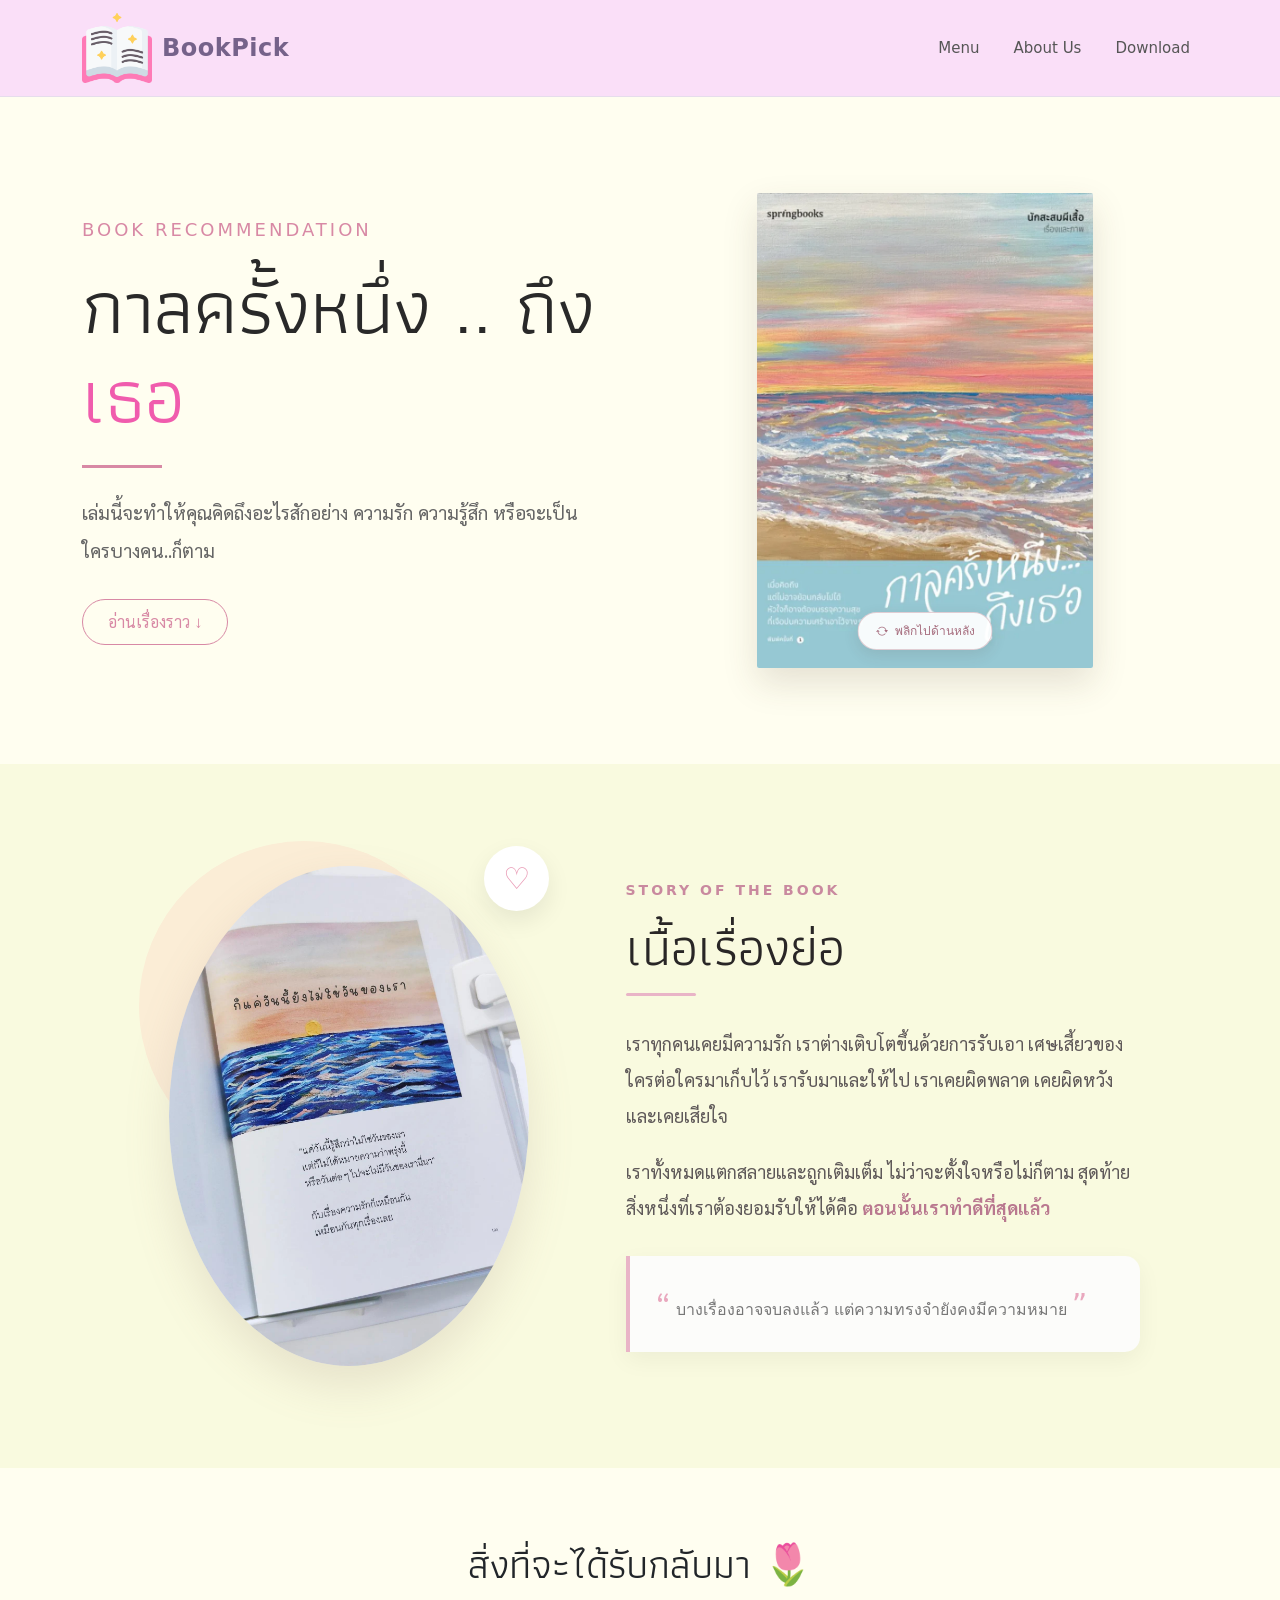
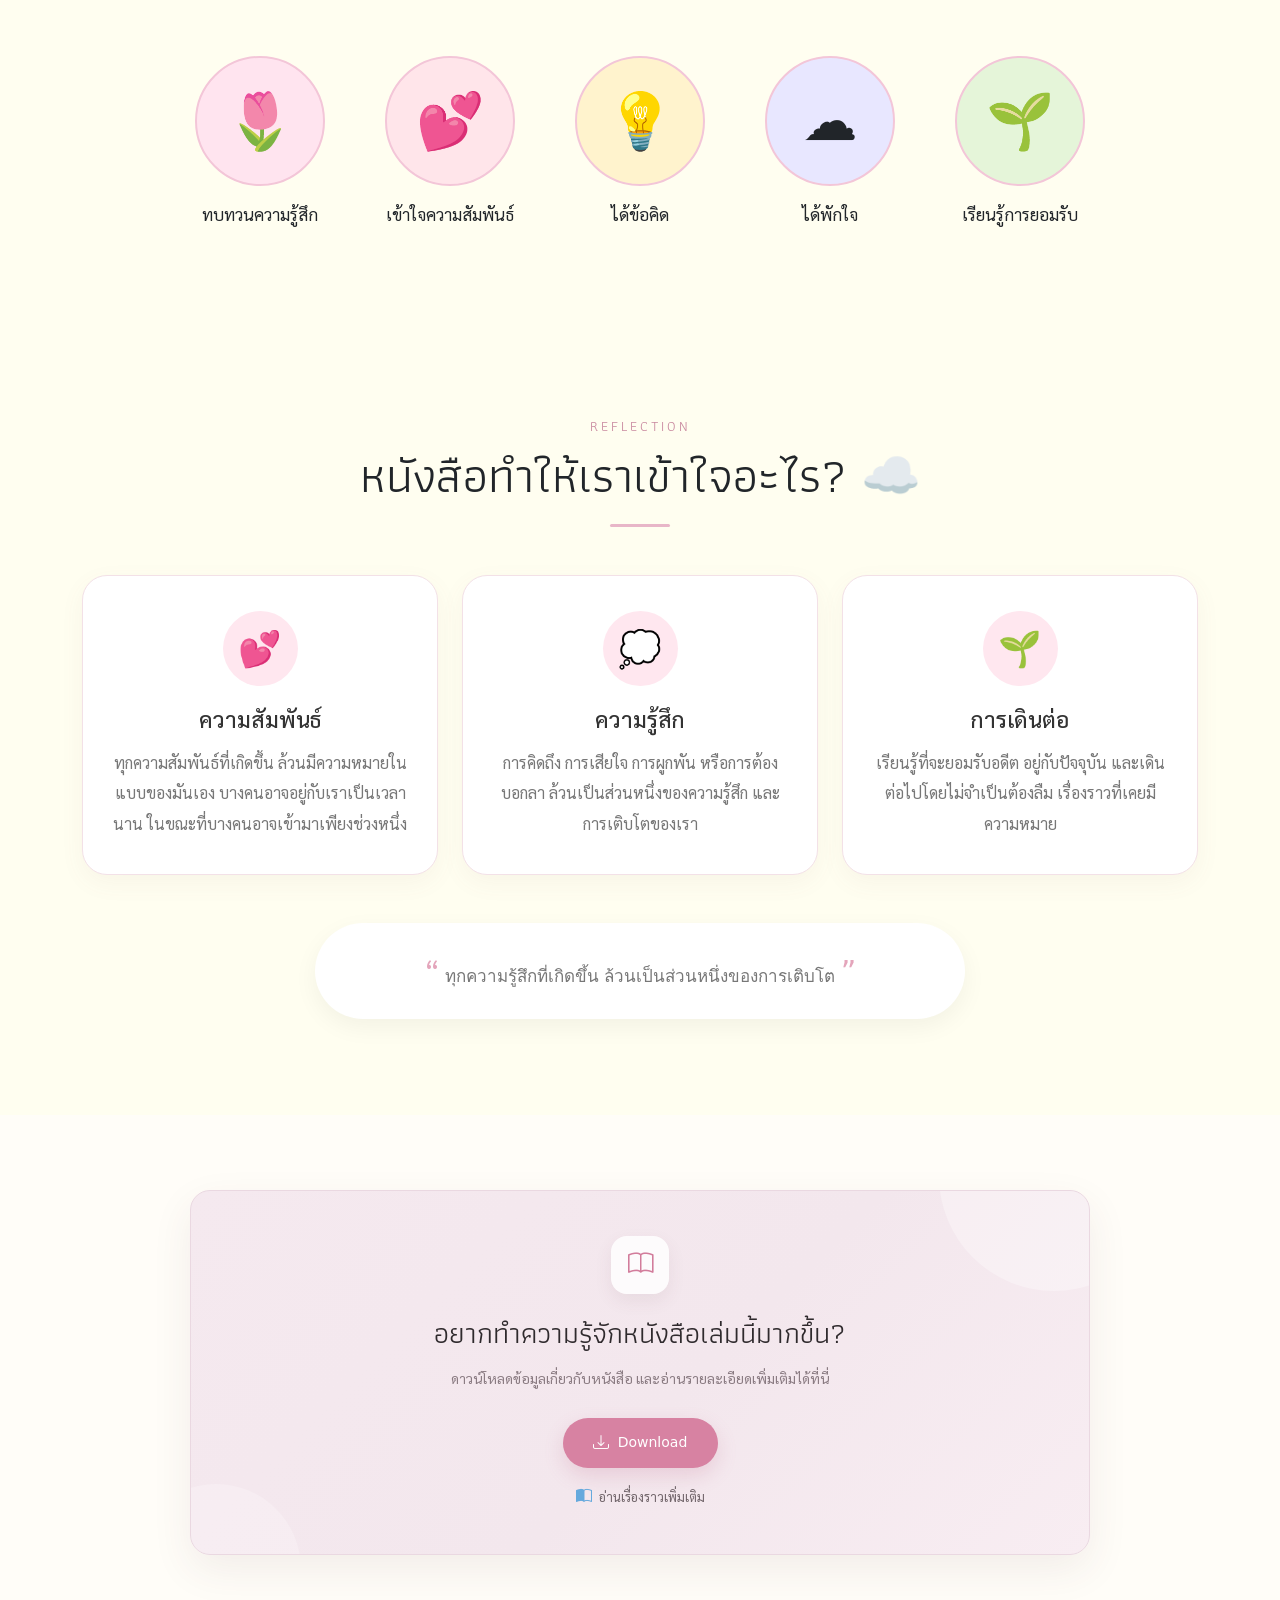
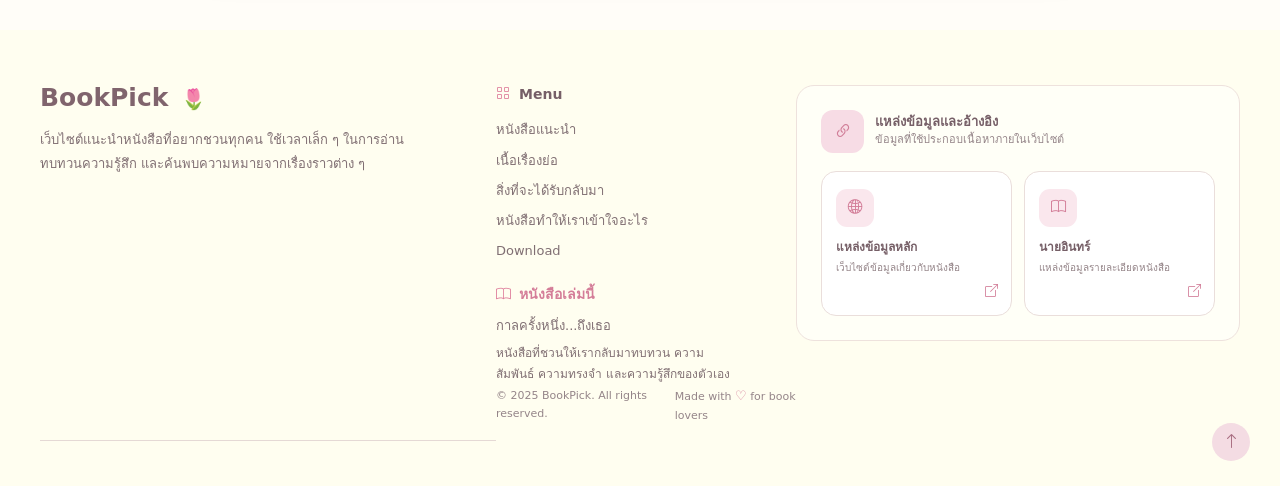
==== commit 45500ca7: "v.3" ====
--- a/index.html
+++ b/index.html
@@ -33,7 +33,7 @@
                 <!-- Logo -->
                 <a class="navbar-brand logo-area" href="#menu">
 
-                    <img src="image/หน้าปกนอก.webp" alt="BookPick Logo" class="logo-img">
+                    <img src="image/logo.png" alt="BookPick Logo" class="logo-img">
 
                     <span class="logo-text">
                         BookPick
@@ -123,17 +123,61 @@
 
                     </div>
 
-
-                    <!-- ฝั่งขวา -->
-                    <div class="col-lg-5 text-center">
-
-                        <img src="image/ภาพปก.png" alt="ภาพปกหนังสือ" class="book-cover">
-
-                    </div>
-
-                </div>
-
-            </div>
+                    <div class="book-flip" id="bookFlip">
+
+                        <div class="book-flip-inner">
+
+                            <!-- ด้านหน้า -->
+                            <div class="book-face book-front">
+
+                                <img src="image/ภาพปก.png" alt="ภาพปกหนังสือ" class="book-cover">
+
+                                <button class="flip-btn flip-to-back" type="button"
+                                    onclick="document.getElementById('bookFlip').classList.add('flipped')">
+
+                                    <i class="bi bi-arrow-repeat"></i>
+                                    พลิกไปด้านหลัง
+
+                                </button>
+
+                            </div>
+
+
+                            <!-- ด้านหลัง -->
+                            <div class="book-face book-back">
+
+                                <img src="image/ภาพปกหลัง.webp" alt="ภาพปกด้านหลัง" class="book-back-cover">
+
+                                <button class="flip-btn flip-to-front" type="button"
+                                    onclick="document.getElementById('bookFlip').classList.remove('flipped')">
+
+                                    <i class="bi bi-arrow-repeat"></i>
+                                    พลิกไปด้านหน้า
+
+                                </button>
+
+                            </div>
+
+                        </div>
+
+                    </div>
+                </div>
+
+            </div>
+            </div>
+
+            </div>
+
+            </div>
+
+            </div>
+
+            </div>
+
+            </div>
+
+            </div>
+
 
         </section>
 
@@ -170,7 +214,7 @@
                                 STORY OF THE BOOK
                             </p>
 
-                            <h2>
+                            <h2 class="athiti-regular">
                                 เนื้อเรื่องย่อ
                             </h2>
 
@@ -217,7 +261,7 @@
 
             <div class="container py-lg-4">
 
-                <h2 class="display-6 fw-normal text-center mb-5">
+                <h2 class="display-6 fw-normal text-center mb-5 athiti-regular">
                     สิ่งที่จะได้รับกลับมา 🌷
                 </h2>
 
@@ -350,11 +394,11 @@
                 <!-- หัวข้อ -->
                 <div class="text-center mb-5">
 
-                    <p class="section-label">
+                    <p class="section-label athiti-regular">
                         REFLECTION
                     </p>
 
-                    <h2 class="display-5 fw-normal">
+                    <h2 class="display-5 fw-normal athiti-regular">
                         หนังสือทำให้เราเข้าใจอะไร? ☁️
                     </h2>
 
@@ -481,7 +525,7 @@
                         </div>
 
                         <!-- หัวข้อ -->
-                        <h2 class="download-heading">
+                        <h2 class="download-heading athiti-regular">
                             อยากทำความรู้จักหนังสือเล่มนี้มากขึ้น?
                         </h2>
 
@@ -681,33 +725,14 @@
                 </div>
 
 
-                <!-- FOOTER -->
-                <div class="popup-footer">
-
-                    <a href="หนังสือ.pdf" download class="popup-download-btn">
-
-                        <i class="bi bi-download"></i>
-
-                        <span>ดาวน์โหลด PDF</span>
-
-                    </a>
-
-                    <p class="popup-footer-text">
-
-                        <i class="bi bi-shield-check"></i>
-
-                        ดาวน์โหลดไฟล์ได้ฟรี
-
-                    </p>
-
-                </div>
+                
 
 
             </div>
 
         </div>
 
-       
+
         <footer class="book-footer">
 
             <div class="footer-container">
@@ -834,6 +859,7 @@
                 </a>
 
         </footer>
+
         <!-- Bootstrap JavaScript -->
         <script src="https://cdn.jsdelivr.net/npm/bootstrap@5.3.3/dist/js/bootstrap.bundle.min.js">
         </script>
--- a/style.css
+++ b/style.css
@@ -117,6 +117,308 @@
 
 }
 
+/* =========================================
+   BOOK FLIP
+========================================= */
+
+.book-flip {
+    position: relative;
+
+    width: 360px;
+    max-width: 100%;
+
+    aspect-ratio: 360 / 475;
+
+    margin: 0 auto;
+
+    /* เพิ่มความลึกของการพลิก */
+    perspective: 1500px;
+}
+
+
+/* =========================================
+   ตัวที่หมุน
+========================================= */
+
+.book-flip-inner {
+    position: relative;
+
+    width: 100%;
+    height: 100%;
+
+    transform-style: preserve-3d;
+
+    transition:
+        transform 0.8s cubic-bezier(.4, .2, .2, 1);
+}
+
+
+/* =========================================
+   ตอนพลิก
+========================================= */
+
+.book-flip.flipped .book-flip-inner {
+    transform: rotateY(180deg);
+}
+
+
+/* =========================================
+   ด้านหน้า / ด้านหลัง
+========================================= */
+
+.book-face {
+    position: absolute;
+
+    inset: 0;
+
+    width: 100%;
+    height: 100%;
+
+    overflow: hidden;
+
+    border-radius: 2px;
+
+    /* สำคัญ */
+    backface-visibility: hidden;
+    -webkit-backface-visibility: hidden;
+
+    /* ไม่ใช้ z-index */
+    z-index: auto;
+
+    box-shadow:
+        0 15px 35px rgba(80, 60, 50, 0.15);
+}
+
+
+/* =========================================
+   ด้านหน้า
+========================================= */
+
+.book-front {
+    background: #fff;
+
+    transform: rotateY(0deg);
+}
+
+
+/* รูปปก */
+
+.book-cover {
+    width: 100%;
+    height: 100%;
+
+    display: block;
+
+    object-fit: cover;
+}
+
+
+/* =========================================
+   ปุ่มด้านหน้า
+========================================= */
+
+.book-front .flip-to-back {
+    position: absolute;
+
+    left: 50%;
+    bottom: 18px;
+
+    transform: translateX(-50%);
+
+    z-index: 20;
+
+    white-space: nowrap;
+}
+
+
+/* =========================================
+   ด้านหลัง
+========================================= */
+
+.book-back {
+    display: flex;
+
+    align-items: center;
+    justify-content: center;
+
+    padding: 35px;
+
+    background: #f8e8df;
+
+    /* สำคัญมาก */
+    transform: rotateY(180deg);
+}
+
+
+/* รูปปกหลัง */
+
+.book-back-cover {
+    position: absolute;
+
+    inset: 0;
+
+    width: 100%;
+    height: 100%;
+
+    display: block;
+
+    object-fit: cover;
+
+    z-index: 1;
+}
+
+
+/* =========================================
+   ปุ่มด้านหลัง
+========================================= */
+
+.book-back .flip-to-front {
+    position: absolute;
+
+    left: 50%;
+    bottom: 18px;
+
+    transform: translateX(-50%);
+
+    z-index: 20;
+
+    white-space: nowrap;
+}
+
+
+.book-back .flip-to-front:hover {
+    transform: translateX(-50%) translateY(-2px);
+}
+
+
+/* =========================================
+   CONTENT ด้านหลัง
+   ใช้กรณีที่ยังมีข้อความอยู่
+========================================= */
+
+.book-back-content {
+    position: relative;
+
+    z-index: 5;
+
+    text-align: center;
+
+    color: #806c72;
+}
+
+
+.back-icon {
+    display: block;
+
+    margin-bottom: 18px;
+
+    font-size: 32px;
+
+    color: #d47d98;
+}
+
+
+.book-back-content h3 {
+    margin: 0 0 18px;
+
+    font-size: 23px;
+    line-height: 1.5;
+
+    color: #80616b;
+}
+
+
+.book-back-content p {
+    max-width: 260px;
+
+    margin: 0 auto 28px;
+
+    font-size: 13px;
+    line-height: 1.9;
+
+    color: #8d777d;
+}
+
+
+/* =========================================
+   ปุ่มพลิก
+========================================= */
+
+.flip-btn {
+    display: inline-flex;
+
+    align-items: center;
+    justify-content: center;
+
+    gap: 7px;
+
+    padding: 9px 17px;
+
+    border: 1px solid rgba(180, 120, 135, 0.35);
+
+    border-radius: 30px;
+
+    background: rgba(255, 255, 255, 0.92);
+
+    color: #a66d7e;
+
+    font-family: inherit;
+
+    font-size: 12px;
+
+    cursor: pointer;
+
+    box-shadow:
+        0 5px 15px rgba(80, 60, 50, 0.12);
+
+    transition:
+        background 0.25s ease,
+        box-shadow 0.25s ease,
+        transform 0.25s ease;
+}
+
+
+.flip-btn:hover {
+    background: #ffffff;
+
+    box-shadow:
+        0 7px 18px rgba(80, 60, 50, 0.16);
+}
+
+
+/* =========================================
+   MOBILE
+========================================= */
+
+@media (max-width: 991px) {
+
+    .book-flip {
+        width: 340px;
+    }
+
+}
+
+
+@media (max-width: 576px) {
+
+    .book-flip {
+        width: min(330px, 85vw);
+    }
+
+    .book-back {
+        padding: 25px;
+    }
+
+    .book-back-content h3 {
+        font-size: 20px;
+    }
+
+    .book-back-content p {
+        font-size: 12px;
+    }
+
+}
+
 /* ================= HEADER ================= */
 
 .site-header {
@@ -1378,412 +1680,419 @@
 }
 
 
-/* =========================================================
-   POPUP FOOTER
-   ========================================================= */
-
-.popup-footer {
-    padding: 20px 25px 23px;
-
-    background: #fcf8fa;
-
-    border-top: 1px solid #f0e7eb;
-}
-
-
-.popup-download-btn {
-    width: 100%;
-    height: 48px;
-
-    display: flex;
-
-    align-items: center;
-    justify-content: center;
-
-    gap: 8px;
-
-    background: #d782a2;
-
-    color: white;
-
-    border-radius: 10px;
-
-    text-decoration: none;
-
-    font-size: 14px;
-    font-weight: 500;
-
-    transition: 0.3s ease;
-}
-
-
-.popup-download-btn:hover {
-    background: #c96f91;
-
-    color: white;
-
-    transform: translateY(-2px);
-}
-
-
-.popup-footer-text {
-    margin: 10px 0 0;
-
-    text-align: center;
-
-    color: #a1969a;
-
-    font-size: 11px;
-}
-
-
-.popup-footer-text i {
-    color: #79ad8a;
-}
-
-
-/* =========================================================
-   ANIMATION
-   ========================================================= */
-
-@keyframes popupFade {
-
-    from {
-        opacity: 0;
-    }
-
-    to {
-        opacity: 1;
-    }
-
-}
-
-
-@keyframes popupUp {
-
-    from {
-        opacity: 0;
-        transform: translateY(25px) scale(0.97);
-    }
-
-    to {
-        opacity: 1;
-        transform: translateY(0) scale(1);
-    }
-
-}
-
-
-/* =========================================================
-   RESPONSIVE
-   ========================================================= */
-
-@media (max-width: 768px) {
-
-    .book-download {
-        padding: 55px 15px;
-    }
-
-    .book-download-card {
-        min-height: 300px;
-    }
-
-    .download-heading {
-        font-size: 24px;
-    }
-
-    .download-description {
-        font-size: 13px;
-    }
-
-    .book-download-popup {
-        max-width: 95%;
-    }
-
-}
-
-
-@media (max-width: 500px) {
-
-    .download-inner {
-        padding: 35px 18px;
-    }
-
-    .download-heading {
-        font-size: 21px;
-    }
-
-    .pdf-download-card {
-        align-items: flex-start;
-        padding: 15px;
-    }
-
-    .pdf-file-icon {
-        width: 58px;
-        height: 72px;
-
-        margin-right: 14px;
-
-        font-size: 27px;
-    }
-
-    .pdf-file-info h4 {
-        font-size: 16px;
-    }
-
-    .pdf-file-info p {
-        font-size: 12px;
-    }
-
-    .pdf-file-meta {
-        gap: 8px;
-    }
-
-    .popup-header {
-        padding: 18px;
-    }
-
-    .popup-body {
-        padding: 18px;
-    }
-
-    .popup-footer {
-        padding: 17px 18px 20px;
-    }
-
-}
+
+/* =========================================================
+   BOOK FOOTER
+   ========================================================= */
+
 .book-footer {
     position: relative;
-    background: #fbfbe3;
-    padding: 55px 0 25px;
-    color: #7d6f72;
-}
+    width: 100%;
+    padding: 55px 0 28px;
+    background: #fffef0;
+    color: #806c72;
+    box-sizing: border-box;
+}
+
+.book-footer *,
+.book-footer *::before,
+.book-footer *::after {
+    box-sizing: border-box;
+}
+
+
+/* =========================================================
+   FOOTER CONTAINER
+   ========================================================= */
 
 .footer-container {
-    width: min(1100px, 90%);
+    width: min(1200px, calc(100% - 80px));
     margin: 0 auto;
 }
 
 
-/* =========================
+/* =========================================================
    FOOTER TOP
-========================= */
+   3 COLUMNS
+   ========================================================= */
 
 .footer-top {
     display: grid;
-    grid-template-columns: 1.4fr 0.8fr 1fr;
-    gap: 60px;
+
+    /* Brand / Menu / References */
+    grid-template-columns:
+        38%
+        25%
+        37%;
+
     align-items: start;
 }
 
+
+/* =========================================================
+   BRAND
+   ========================================================= */
+
+.footer-brand {
+    padding-right: 55px;
+}
+
 .footer-logo {
+    margin: 0 0 18px;
+
     font-size: 25px;
+    line-height: 1;
     font-weight: 700;
-    color: #8d6b73;
-    margin-bottom: 15px;
+
+    color: #80646d;
 }
 
 .footer-logo span {
-    font-size: 22px;
+    margin-left: 4px;
+    font-size: 20px;
 }
 
 .footer-brand p {
-    max-width: 380px;
+    max-width: 390px;
+
     margin: 0;
-    line-height: 1.8;
+
+    font-size: 13px;
+    line-height: 1.9;
+
+    color: #806f73;
+}
+
+
+/* =========================================================
+   MENU COLUMN
+   ========================================================= */
+
+.footer-column {
+    padding-right: 35px;
+}
+
+.footer-column h4 {
+    display: flex;
+    align-items: center;
+
+    gap: 9px;
+
+    margin: 0 0 17px;
+
     font-size: 14px;
-    color: #8c8183;
-}
-
-
-/* =========================
-   FOOTER COLUMN
-========================= */
-
-.footer-column {
-    display: flex;
-    flex-direction: column;
-    gap: 10px;
-}
-
-.footer-column h4 {
-    margin: 0 0 10px;
-    font-size: 16px;
-    color: #7c6269;
+    line-height: 1.4;
+    font-weight: 600;
+
+    color: #765f67;
 }
 
 .footer-column h4 i {
-    margin-right: 6px;
-    color: #c8899d;
-}
-
-.footer-column a {
+    font-size: 14px;
+    color: #df819d;
+}
+
+.footer-column > a {
+    display: block;
     width: fit-content;
+
+    margin-bottom: 12px;
+
+    font-size: 13px;
+    line-height: 1.4;
+
+    color: #806f73;
+
     text-decoration: none;
-    color: #8c8183;
-    font-size: 14px;
-    transition: 0.25s ease;
-}
-
-.footer-column a:hover {
-    color: #c27f96;
+
+    transition: all 0.2s ease;
+}
+
+.footer-column > a:hover {
+    color: #d47d98;
     transform: translateX(3px);
 }
 
+
+/* =========================================================
+   BOOK INFO
+   ========================================================= */
+
+.footer-book-info {
+    padding: 0;
+    margin-top: 25px;
+}
+
+.footer-book-info h4 {
+    margin-bottom: 12px;
+    color: #d47d98;
+}
+
+.footer-book-info a {
+    display: block;
+    width: fit-content;
+
+    margin-bottom: 8px;
+
+    font-size: 13px;
+    color: #806f73;
+
+    text-decoration: none;
+
+    transition: color 0.2s ease;
+}
+
+.footer-book-info a:hover {
+    color: #d47d98;
+}
+
 .footer-book-info p {
+    max-width: 235px;
+
     margin: 0;
-    font-size: 13px;
-    line-height: 1.7;
-    color: #8c8183;
-}
-
-
-/* =========================
+
+    font-size: 12px;
+    line-height: 1.75;
+
+    color: #806f73;
+}
+
+
+/* =========================================================
    REFERENCES
-========================= */
+   ========================================================= */
 
 .footer-references {
-    margin-top: 45px;
-    padding: 25px;
-    background: rgba(255, 255, 255, 0.55);
-    border: 1px solid rgba(201, 166, 176, 0.25);
+    width: 100%;
+
+    padding: 24px;
+
+    border: 1px solid #eee2dd;
     border-radius: 18px;
-}
+
+    background: rgba(255, 255, 255, 0.45);
+}
+
+
+/* =========================================================
+   REFERENCE HEADING
+   ========================================================= */
 
 .reference-heading {
     display: flex;
     align-items: center;
-    gap: 12px;
+
+    gap: 11px;
+
     margin-bottom: 18px;
 }
 
 .reference-icon {
-    width: 42px;
-    height: 42px;
+    width: 43px;
+    height: 43px;
+
+    flex-shrink: 0;
+
+    display: flex;
+    align-items: center;
+    justify-content: center;
+
     border-radius: 12px;
-    display: flex;
-    align-items: center;
-    justify-content: center;
-    background: #f7dfe7;
-    color: #c27f96;
-    font-size: 19px;
+
+    background: #f7dce5;
+
+    color: #d17e98;
+
+    font-size: 18px;
 }
 
 .reference-heading h5 {
     margin: 0 0 3px;
-    font-size: 15px;
-    color: #765f65;
+
+    font-size: 13px;
+    font-weight: 600;
+
+    color: #765f67;
 }
 
 .reference-heading p {
     margin: 0;
-    font-size: 12px;
-    color: #9a8d90;
-}
-
-
-/* Reference cards */
+
+    font-size: 11px;
+
+    color: #958589;
+}
+
+
+/* =========================================================
+   REFERENCE LIST
+   ========================================================= */
 
 .reference-list {
     display: grid;
-    grid-template-columns: repeat(2, 1fr);
-    gap: 15px;
-}
-
-.reference-list a {
-    min-height: 75px;
-    display: flex;
-    align-items: center;
+
+    grid-template-columns: repeat(2, minmax(0, 1fr));
+
     gap: 12px;
-    padding: 14px 16px;
+}
+
+
+/* =========================================================
+   REFERENCE ITEM
+   ========================================================= */
+
+.reference-list > a {
+    position: relative;
+
+    min-width: 0;
+    min-height: 145px;
+
+    padding: 17px 14px;
+
+    display: flex;
+    flex-direction: column;
+    align-items: flex-start;
+
+    border: 1px solid #eadedb;
+    border-radius: 15px;
+
     background: #ffffff;
-    border: 1px solid #f0e3e6;
-    border-radius: 14px;
+
     text-decoration: none;
-    transition: 0.25s ease;
-}
-
-.reference-list a:hover {
-    transform: translateY(-2px);
-    border-color: #e2b9c5;
-    box-shadow: 0 6px 18px rgba(150, 110, 125, 0.08);
-}
+
+    transition: all 0.2s ease;
+}
+
+.reference-list > a:hover {
+    transform: translateY(-3px);
+
+    border-color: #e3bdc9;
+
+    box-shadow:
+        0 7px 18px rgba(120, 90, 100, 0.08);
+}
+
+
+/* =========================================================
+   REFERENCE ICON
+   ========================================================= */
 
 .reference-item-icon {
     width: 38px;
     height: 38px;
-    flex-shrink: 0;
-    border-radius: 10px;
+
+    margin-bottom: 12px;
+
     display: flex;
     align-items: center;
     justify-content: center;
-    background: #f9e9ed;
-    color: #c47f96;
-}
+
+    border-radius: 11px;
+
+    background: #fae7ed;
+
+    color: #d27c97;
+
+    font-size: 15px;
+}
+
+
+/* =========================================================
+   REFERENCE TEXT
+   ========================================================= */
 
 .reference-text {
     display: flex;
     flex-direction: column;
-    gap: 3px;
-    flex: 1;
+
+    gap: 4px;
+
+    padding-right: 8px;
 }
 
 .reference-text strong {
+    font-size: 12px;
+    line-height: 1.4;
+
+    color: #765f67;
+}
+
+.reference-text small {
+    font-size: 10px;
+    line-height: 1.55;
+
+    color: #958589;
+}
+
+
+/* =========================================================
+   EXTERNAL LINK ICON
+   ========================================================= */
+
+.reference-arrow {
+    position: absolute;
+
+    right: 13px;
+    bottom: 14px;
+
     font-size: 13px;
-    font-weight: 600;
-    color: #765f65;
-}
-
-.reference-text small {
-    font-size: 11px;
-    color: #9b8f92;
-}
-
-.reference-arrow {
-    color: #c58a9d;
-    font-size: 13px;
-}
-
-
-/* =========================
+
+    color: #d27c97;
+}
+
+
+/* =========================================================
    DIVIDER
-========================= */
+   ========================================================= */
 
 .footer-divider {
+    width: 100%;
+
     height: 1px;
-    background: rgba(190, 160, 168, 0.35);
-    margin: 28px 0 20px;
-}
-
-
-/* =========================
+
+    margin-top: 55px;
+    margin-bottom: 17px;
+
+    background: #e5d9d5;
+}
+
+
+/* =========================================================
    FOOTER BOTTOM
-========================= */
+   ========================================================= */
 
 .footer-bottom {
     display: flex;
+
+    align-items: center;
     justify-content: space-between;
-    align-items: center;
+
     gap: 20px;
 }
 
 .footer-bottom p {
     margin: 0;
-    font-size: 12px;
-    color: #9b8f92;
+
+    font-size: 11px;
+    line-height: 1.7;
+
+    color: #958589;
 }
 
 .footer-made span {
-    color: #c77f96;
-}
-
-
-/* =========================
+    color: #d47d98;
+
+    font-size: 13px;
+}
+
+
+/* =========================================================
    BACK TO TOP
-========================= */
+   ========================================================= */
 
 .footer-top-btn {
     position: absolute;
+
     right: 30px;
     bottom: 25px;
 
@@ -1795,53 +2104,188 @@
     justify-content: center;
 
     border-radius: 50%;
-    background: #f3d9e1;
-    color: #a86f82;
+
+    background: #f4dce3;
+    color: #a96e82;
 
     text-decoration: none;
-    transition: 0.25s ease;
+
+    transition: all 0.2s ease;
 }
 
 .footer-top-btn:hover {
-    background: #e8c3ce;
+    background: #eac9d3;
+
     transform: translateY(-3px);
 }
 
 
-/* =========================
-   RESPONSIVE
-========================= */
-
-@media (max-width: 768px) {
+/* =========================================================
+   TABLET
+   ========================================================= */
+
+@media (max-width: 1000px) {
+
+    .footer-container {
+        width: min(90%, 760px);
+    }
+
+    .footer-top {
+        grid-template-columns: 1fr 1fr;
+
+        gap: 40px 30px;
+    }
+
+    .footer-brand {
+        padding-right: 20px;
+    }
+
+    .footer-column {
+        padding-right: 0;
+    }
+
+    .footer-references {
+        grid-column: 1 / -1;
+    }
+
+    .footer-divider {
+        margin-top: 40px;
+    }
+}
+
+
+/* =========================================================
+   MOBILE
+   ========================================================= */
+
+@media (max-width: 650px) {
 
     .book-footer {
-        padding-top: 40px;
+        padding: 42px 0 75px;
+    }
+
+    .footer-container {
+        width: calc(100% - 40px);
     }
 
     .footer-top {
-        grid-template-columns: 1fr;
-        gap: 30px;
+        display: flex;
+        flex-direction: column;
+
+        gap: 35px;
+    }
+
+    .footer-brand {
+        padding: 0;
     }
 
     .footer-brand p {
         max-width: 100%;
     }
 
+    .footer-column {
+        padding: 0;
+    }
+
+    .footer-book-info {
+        margin-top: 25px;
+    }
+
+    .footer-book-info p {
+        max-width: 100%;
+    }
+
+    .footer-references {
+        width: 100%;
+        padding: 20px;
+    }
+
     .reference-list {
         grid-template-columns: 1fr;
     }
 
+    .reference-list > a {
+        min-height: 95px;
+
+        flex-direction: row;
+        align-items: center;
+
+        padding: 15px;
+    }
+
+    .reference-item-icon {
+        flex-shrink: 0;
+
+        margin: 0 13px 0 0;
+    }
+
+    .reference-text {
+        padding-right: 25px;
+    }
+
+    .reference-arrow {
+        top: 50%;
+        right: 15px;
+        bottom: auto;
+
+        transform: translateY(-50%);
+    }
+
+    .footer-divider {
+        margin-top: 5px;
+        margin-bottom: 14px;
+    }
+
     .footer-bottom {
         flex-direction: column;
+
         align-items: flex-start;
-        gap: 8px;
+
+        gap: 7px;
     }
 
     .footer-top-btn {
-        right: 18px;
+        right: 20px;
         bottom: 20px;
     }
 }
+
+
+/* =========================================================
+   SMALL MOBILE
+   ========================================================= */
+
+@media (max-width: 400px) {
+
+    .footer-container {
+        width: calc(100% - 30px);
+    }
+
+    .footer-logo {
+        font-size: 23px;
+    }
+
+    .footer-brand p {
+        font-size: 12px;
+    }
+
+    .footer-column > a {
+        font-size: 12px;
+    }
+
+    .footer-references {
+        padding: 17px;
+    }
+
+    .reference-heading h5 {
+        font-size: 12px;
+    }
+
+    .reference-heading p {
+        font-size: 10px;
+    }
+}
+
 
 .sarabun-regular {
     font-family: "Sarabun", sans-serif;
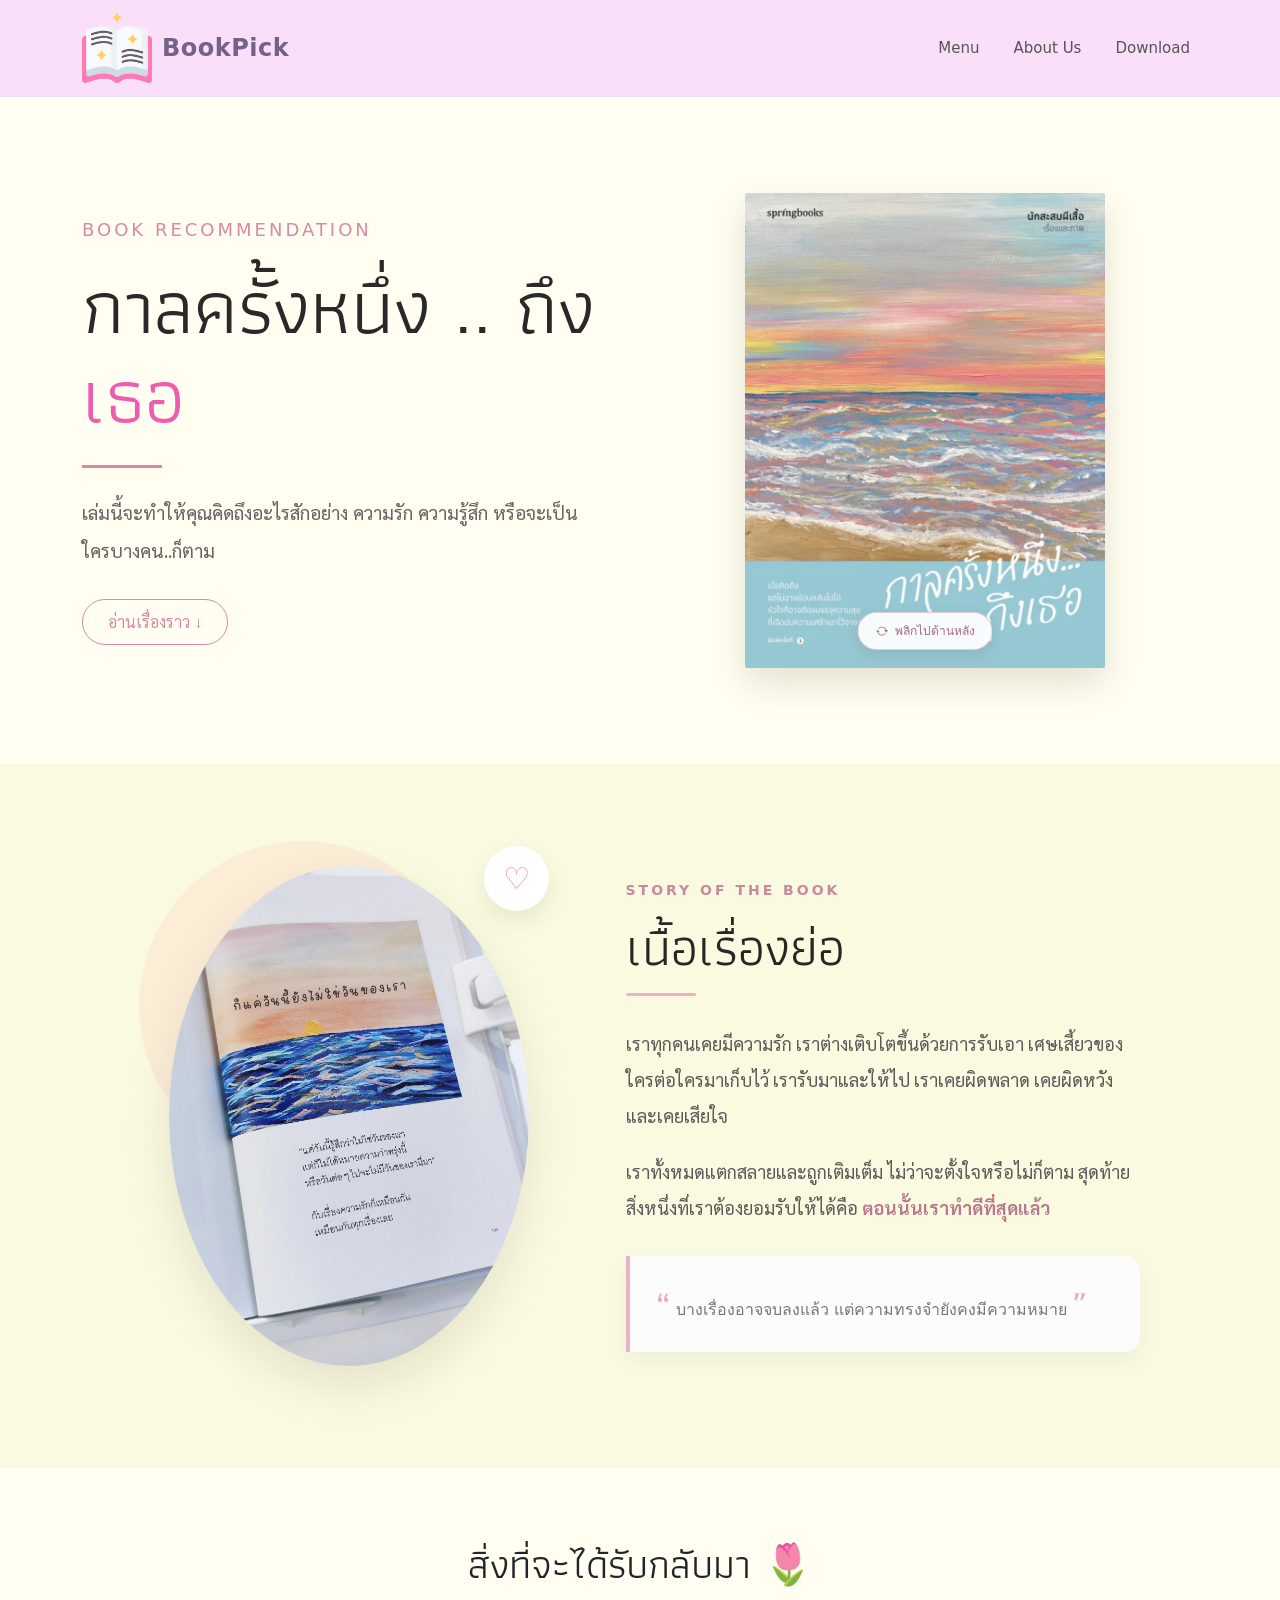
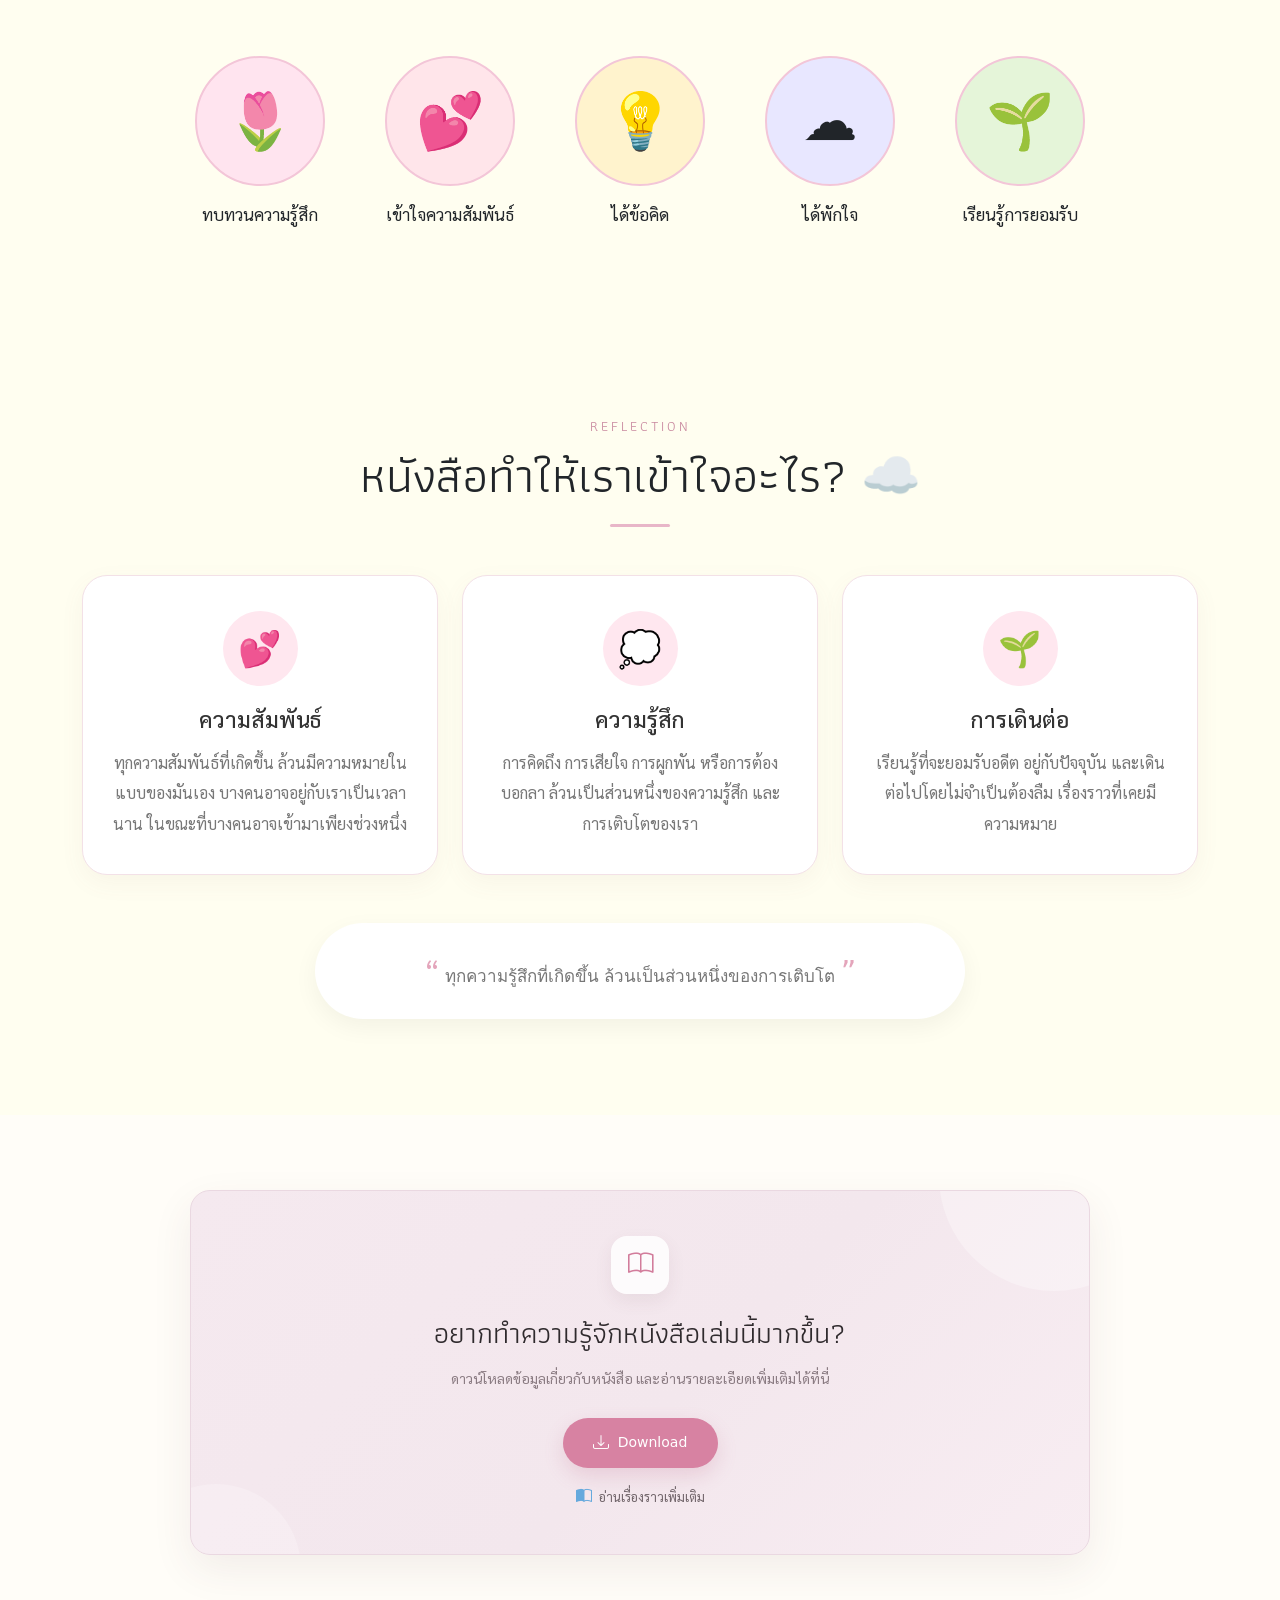
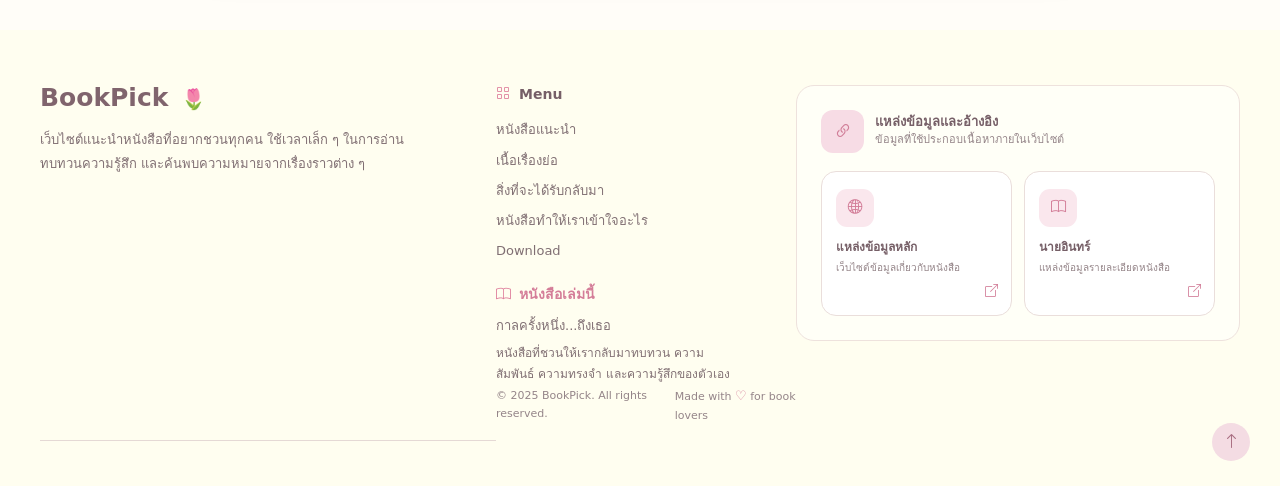
==== commit cb7d540c: "v.5" ====
--- a/index.html
+++ b/index.html
@@ -85,101 +85,107 @@
     <!-- ================= CONTENT ================= -->
     <main>
 
-        <!-- ================= หนังสือแนะนำ ================= -->
-        <section id="recommend" class="book-intro py-5">
-
-            <div class="container py-5">
-
-                <div class="row align-items-center justify-content-center">
-
-                    <!-- ฝั่งซ้าย -->
-                    <div class="col-lg-6">
-
-                        <div class="book-text">
-
-                            <p class="book-label">
-                                BOOK RECOMMENDATION
-                            </p>
-
-                            <h1 class="book-title athiti-regular ">
-                                กาลครั้งหนึ่ง .. ถึง
-                                <br>
-                                <span>เธอ</span>
-                            </h1>
-
-                            <div class="book-line"></div>
-
-                            <p class="book-description sarabun-regular">
-                                เล่มนี้จะทำให้คุณคิดถึงอะไรสักอย่าง
-                                ความรัก ความรู้สึก
-                                หรือจะเป็นใครบางคน..ก็ตาม
-                            </p>
-
-                            <a href="#story" class="btn book-btn sarabun-regular">
-                                อ่านเรื่องราว ↓
-                            </a>
-
-                        </div>
-
-                    </div>
-
-                    <div class="book-flip" id="bookFlip">
-
-                        <div class="book-flip-inner">
-
-                            <!-- ด้านหน้า -->
-                            <div class="book-face book-front">
-
-                                <img src="image/ภาพปก.png" alt="ภาพปกหนังสือ" class="book-cover">
-
-                                <button class="flip-btn flip-to-back" type="button"
-                                    onclick="document.getElementById('bookFlip').classList.add('flipped')">
-
-                                    <i class="bi bi-arrow-repeat"></i>
-                                    พลิกไปด้านหลัง
-
-                                </button>
-
-                            </div>
-
-
-                            <!-- ด้านหลัง -->
-                            <div class="book-face book-back">
-
-                                <img src="image/ภาพปกหลัง.webp" alt="ภาพปกด้านหลัง" class="book-back-cover">
-
-                                <button class="flip-btn flip-to-front" type="button"
-                                    onclick="document.getElementById('bookFlip').classList.remove('flipped')">
-
-                                    <i class="bi bi-arrow-repeat"></i>
-                                    พลิกไปด้านหน้า
-
-                                </button>
-
-                            </div>
-
-                        </div>
-
-                    </div>
+       
+<!-- ================= หนังสือแนะนำ ================= -->
+<section id="recommend" class="book-intro py-5">
+
+    <div class="container py-5">
+
+        <div class="row align-items-center justify-content-center">
+
+            <!-- ฝั่งซ้าย: ข้อความแนะนำหนังสือ -->
+            <div class="col-lg-6">
+
+                <div class="book-text">
+
+                    <p class="book-label">
+                        BOOK RECOMMENDATION
+                    </p>
+
+                    <h1 class="book-title athiti-regular">
+                        กาลครั้งหนึ่ง .. ถึง
+                        <br>
+                        <span>เธอ</span>
+                    </h1>
+
+                    <div class="book-line"></div>
+
+                    <p class="book-description sarabun-regular">
+                        เล่มนี้จะทำให้คุณคิดถึงอะไรสักอย่าง
+                        ความรัก ความรู้สึก
+                        หรือจะเป็นใครบางคน..ก็ตาม
+                    </p>
+
+                    <a href="#story" class="btn book-btn sarabun-regular">
+                        อ่านเรื่องราว ↓
+                    </a>
+
                 </div>
 
             </div>
+
+            <!-- ฝั่งขวา: หนังสือพลิกหน้า -->
+            <div class="col-lg-6 d-flex justify-content-center">
+
+                <div class="book-flip" id="bookFlip">
+
+                    <div class="book-flip-inner">
+
+                        <!-- ด้านหน้า -->
+                        <div class="book-face book-front">
+
+                            <img
+                                src="image/ภาพปก.png"
+                                alt="ภาพปกหนังสือ"
+                                class="book-cover"
+                            >
+
+                            <button
+                                class="flip-btn flip-to-back"
+                                type="button"
+                                onclick="document.getElementById('bookFlip').classList.add('flipped')"
+                            >
+                                <i class="bi bi-arrow-repeat"></i>
+                                พลิกไปด้านหลัง
+                            </button>
+
+                        </div>
+
+                        <!-- ด้านหลัง -->
+                        <div class="book-face book-back">
+
+                            <img
+                                src="image/ภาพปกหลัง.webp"
+                                alt="ภาพปกด้านหลัง"
+                                class="book-back-cover"
+                            >
+
+                            <button
+                                class="flip-btn flip-to-front"
+                                type="button"
+                                onclick="document.getElementById('bookFlip').classList.remove('flipped')"
+                            >
+                                <i class="bi bi-arrow-repeat"></i>
+                                พลิกไปด้านหน้า
+                            </button>
+
+                        </div>
+
+                    </div>
+
+                </div>
+
             </div>
-
-            </div>
-
-            </div>
-
-            </div>
-
-            </div>
-
-            </div>
-
-            </div>
-
-
-        </section>
+            <!-- จบฝั่งขวา -->
+
+        </div>
+        <!-- จบ row -->
+
+    </div>
+    <!-- จบ container -->
+
+</section>
+<!-- ================= จบหนังสือแนะนำ ================= -->
 
         <!-- ================= เนื้อเรื่องย่อ ================= -->
         <section id="summary" class="summary-section py-5">
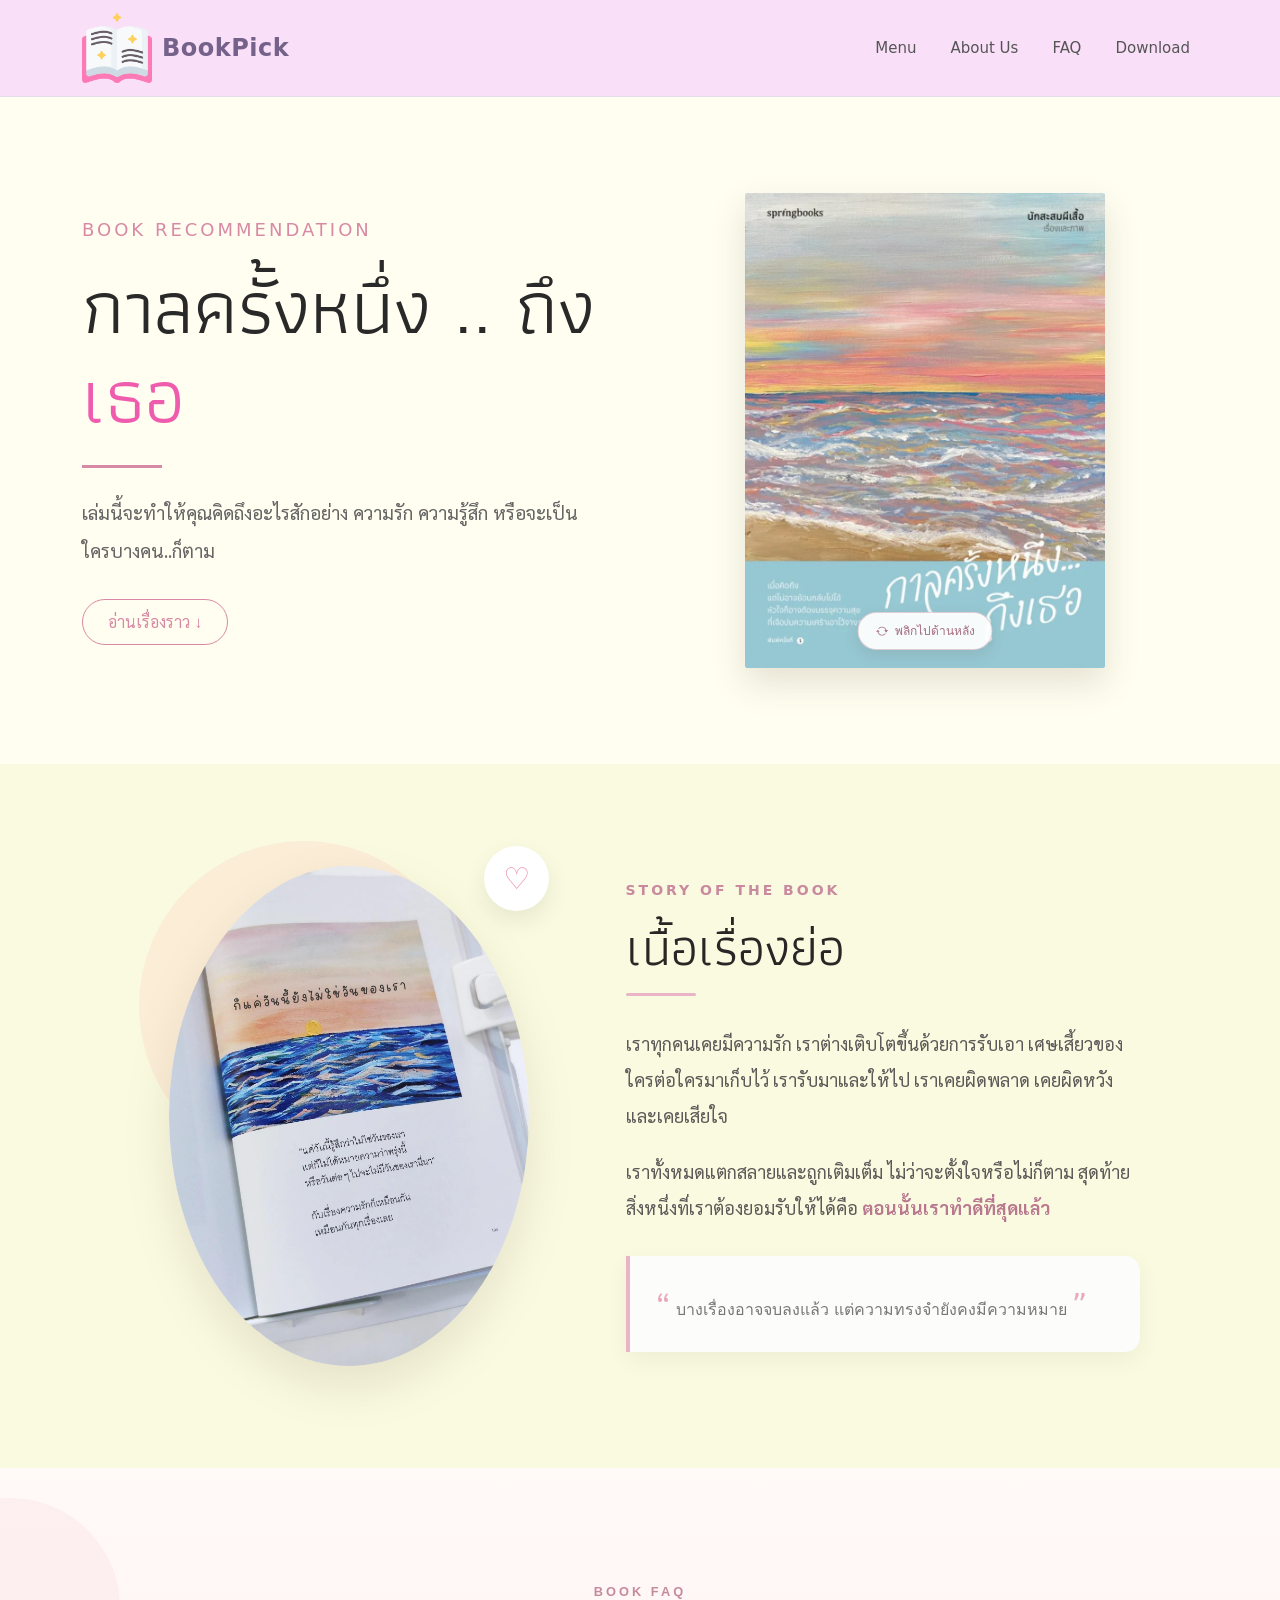
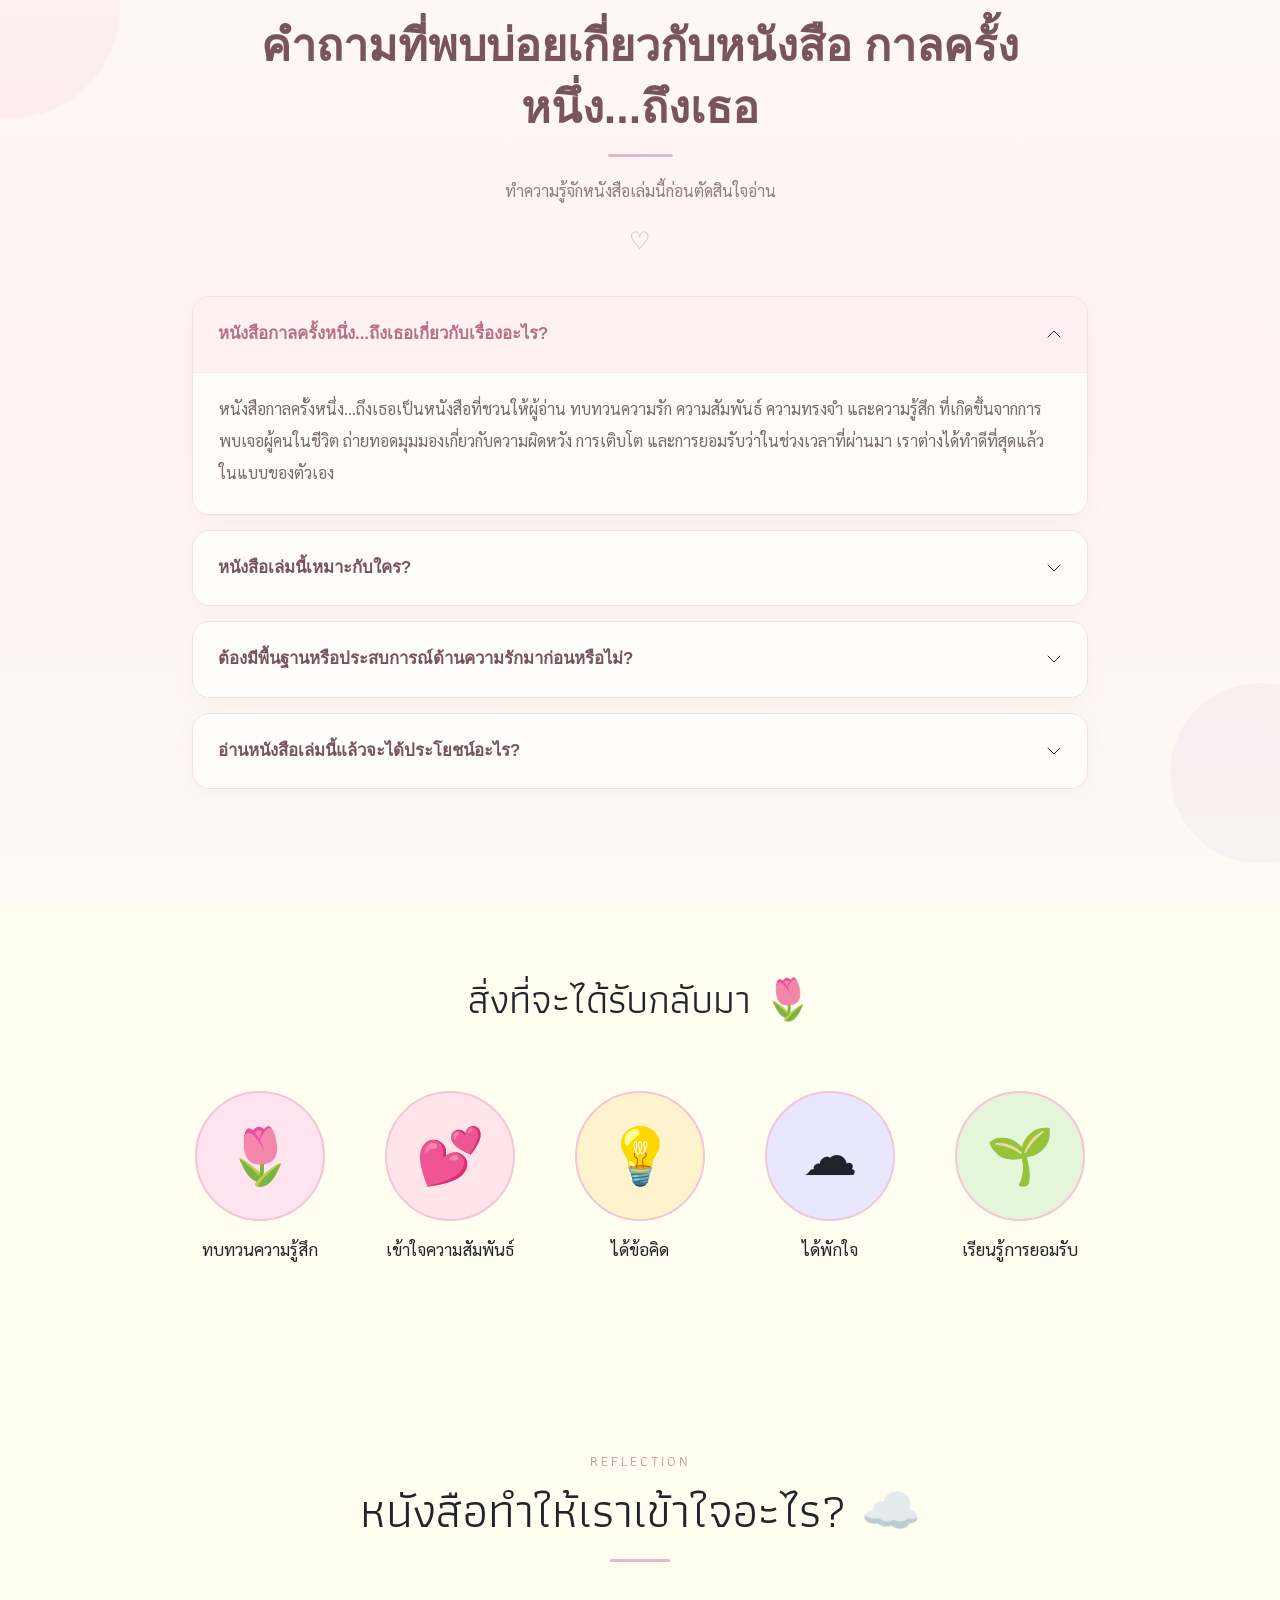
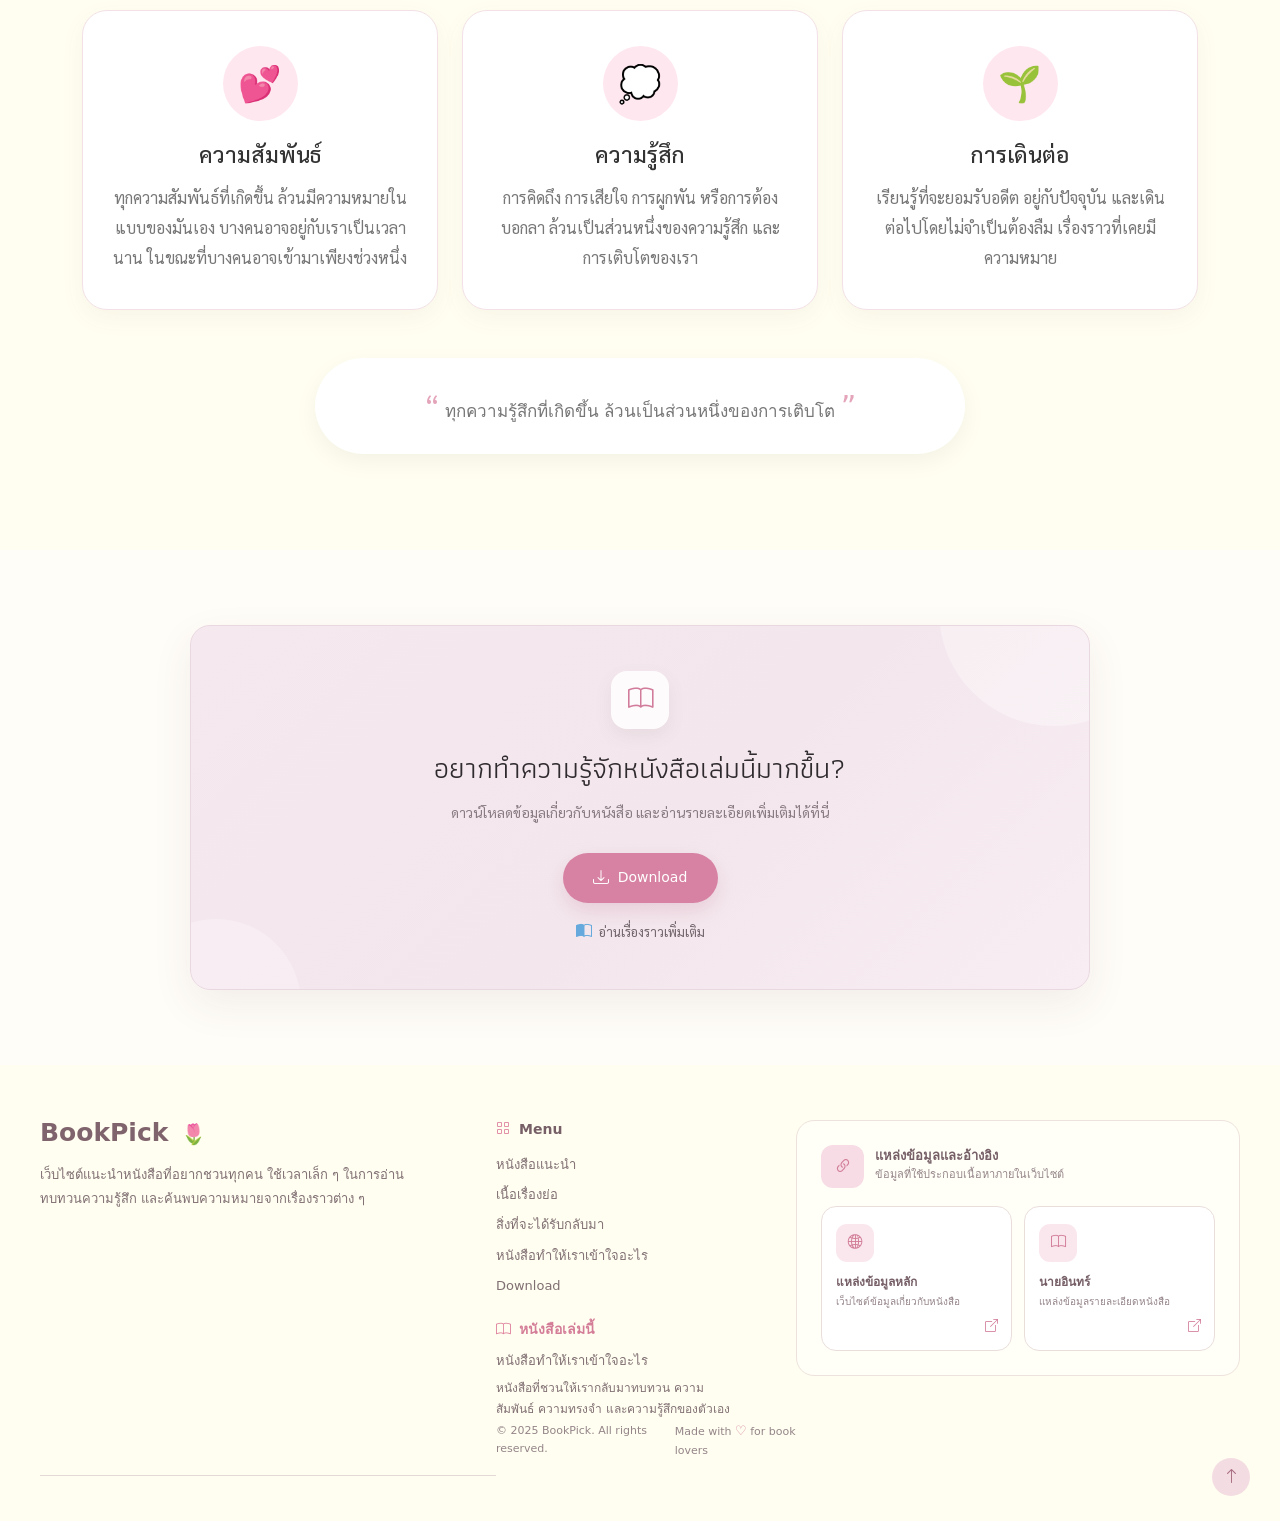
==== commit 4d4e390e: "เวอร์ชั่นที่มีคำถาม" ====
--- a/index.html
+++ b/index.html
@@ -4,8 +4,24 @@
 <head>
     <meta charset="UTF-8">
     <meta name="viewport" content="width=device-width, initial-scale=1.0">
-
-    <title>booker | กาลครั้งหนึ่ง..ถึงเธอ</title>
+    <title>กาลครั้งหนึ่ง...ถึงเธอ รีวิวหนังสือความรักและการเติบโต | BookPick</title>
+
+    <meta name="description"
+        content="รีวิวหนังสือกาลครั้งหนึ่ง...ถึงเธอ หนังสือเกี่ยวกับความรัก ความสัมพันธ์ ความทรงจำ และการเติบโตทางความรู้สึก พร้อมสรุปเนื้อหาและประโยชน์ที่ผู้อ่านจะได้รับ">
+
+    <meta name="keywords"
+        content="กาลครั้งหนึ่งถึงเธอ, รีวิวหนังสือ, หนังสือความรัก, หนังสือพัฒนาตัวเอง, หนังสือแนะนำ, BookPick">
+
+    <meta name="author" content="BookPick">
+    <meta name="robots" content="index, follow">
+    <meta name="language" content="th">
+
+    <meta property="og:type" content="website">
+    <meta property="og:title" content="กาลครั้งหนึ่ง...ถึงเธอ | BookPick">
+    <meta property="og:description" content="ทำความรู้จักหนังสือที่ชวนให้ทบทวนความรัก ความทรงจำ และความรู้สึกของตัวเอง">
+    <meta property="og:locale" content="th_TH">
+
+
 
     <!-- Bootstrap 5 -->
     <link href="https://cdn.jsdelivr.net/npm/bootstrap@5.3.3/dist/css/bootstrap.min.css" rel="stylesheet">
@@ -57,6 +73,7 @@
                             <a class="nav-link" href="#menu">
                                 Menu
                             </a>
+
                         </li>
 
                         <li class="nav-item">
@@ -66,6 +83,10 @@
                         </li>
 
                         <li class="nav-item">
+                            <a class="nav-link" href="#faq">FAQ</a>
+                        </li>
+
+                        <li class="nav-item">
                             <a class="nav-link" href="#download">
                                 Download
                             </a>
@@ -85,107 +106,93 @@
     <!-- ================= CONTENT ================= -->
     <main>
 
-       
-<!-- ================= หนังสือแนะนำ ================= -->
-<section id="recommend" class="book-intro py-5">
-
-    <div class="container py-5">
-
-        <div class="row align-items-center justify-content-center">
-
-            <!-- ฝั่งซ้าย: ข้อความแนะนำหนังสือ -->
-            <div class="col-lg-6">
-
-                <div class="book-text">
-
-                    <p class="book-label">
-                        BOOK RECOMMENDATION
-                    </p>
-
-                    <h1 class="book-title athiti-regular">
-                        กาลครั้งหนึ่ง .. ถึง
-                        <br>
-                        <span>เธอ</span>
-                    </h1>
-
-                    <div class="book-line"></div>
-
-                    <p class="book-description sarabun-regular">
-                        เล่มนี้จะทำให้คุณคิดถึงอะไรสักอย่าง
-                        ความรัก ความรู้สึก
-                        หรือจะเป็นใครบางคน..ก็ตาม
-                    </p>
-
-                    <a href="#story" class="btn book-btn sarabun-regular">
-                        อ่านเรื่องราว ↓
-                    </a>
-
-                </div>
+
+        <!-- ================= หนังสือแนะนำ ================= -->
+        <section id="recommend" class="book-intro py-5">
+
+            <div class="container py-5">
+
+                <div class="row align-items-center justify-content-center">
+
+                    <!-- ฝั่งซ้าย: ข้อความแนะนำหนังสือ -->
+                    <div class="col-lg-6">
+
+                        <div class="book-text">
+
+                            <p class="book-label">
+                                BOOK RECOMMENDATION
+                            </p>
+
+                            <h1 class="book-title athiti-regular">
+                                กาลครั้งหนึ่ง .. ถึง
+                                <br>
+                                <span>เธอ</span>
+                            </h1>
+
+                            <div class="book-line"></div>
+
+                            <p class="book-description sarabun-regular">
+                                เล่มนี้จะทำให้คุณคิดถึงอะไรสักอย่าง
+                                ความรัก ความรู้สึก
+                                หรือจะเป็นใครบางคน..ก็ตาม
+                            </p>
+
+                            <a href="#story" class="btn book-btn sarabun-regular">
+                                อ่านเรื่องราว ↓
+                            </a>
+
+                        </div>
+
+                    </div>
+
+                    <!-- ฝั่งขวา: หนังสือพลิกหน้า -->
+                    <div class="col-lg-6 d-flex justify-content-center">
+
+                        <div class="book-flip" id="bookFlip">
+
+                            <div class="book-flip-inner">
+
+                                <!-- ด้านหน้า -->
+                                <div class="book-face book-front">
+
+                                    <img src="image/ภาพปก.png" alt="ภาพปกหนังสือ" class="book-cover">
+
+                                    <button class="flip-btn flip-to-back" type="button"
+                                        onclick="document.getElementById('bookFlip').classList.add('flipped')">
+                                        <i class="bi bi-arrow-repeat"></i>
+                                        พลิกไปด้านหลัง
+                                    </button>
+
+                                </div>
+
+                                <!-- ด้านหลัง -->
+                                <div class="book-face book-back">
+
+                                    <img src="image/ภาพปกหลัง.webp" alt="ภาพปกด้านหลัง" class="book-back-cover">
+
+                                    <button class="flip-btn flip-to-front" type="button"
+                                        onclick="document.getElementById('bookFlip').classList.remove('flipped')">
+                                        <i class="bi bi-arrow-repeat"></i>
+                                        พลิกไปด้านหน้า
+                                    </button>
+
+                                </div>
+
+                            </div>
+
+                        </div>
+
+                    </div>
+                    <!-- จบฝั่งขวา -->
+
+                </div>
+                <!-- จบ row -->
 
             </div>
-
-            <!-- ฝั่งขวา: หนังสือพลิกหน้า -->
-            <div class="col-lg-6 d-flex justify-content-center">
-
-                <div class="book-flip" id="bookFlip">
-
-                    <div class="book-flip-inner">
-
-                        <!-- ด้านหน้า -->
-                        <div class="book-face book-front">
-
-                            <img
-                                src="image/ภาพปก.png"
-                                alt="ภาพปกหนังสือ"
-                                class="book-cover"
-                            >
-
-                            <button
-                                class="flip-btn flip-to-back"
-                                type="button"
-                                onclick="document.getElementById('bookFlip').classList.add('flipped')"
-                            >
-                                <i class="bi bi-arrow-repeat"></i>
-                                พลิกไปด้านหลัง
-                            </button>
-
-                        </div>
-
-                        <!-- ด้านหลัง -->
-                        <div class="book-face book-back">
-
-                            <img
-                                src="image/ภาพปกหลัง.webp"
-                                alt="ภาพปกด้านหลัง"
-                                class="book-back-cover"
-                            >
-
-                            <button
-                                class="flip-btn flip-to-front"
-                                type="button"
-                                onclick="document.getElementById('bookFlip').classList.remove('flipped')"
-                            >
-                                <i class="bi bi-arrow-repeat"></i>
-                                พลิกไปด้านหน้า
-                            </button>
-
-                        </div>
-
-                    </div>
-
-                </div>
-
-            </div>
-            <!-- จบฝั่งขวา -->
-
-        </div>
-        <!-- จบ row -->
-
-    </div>
-    <!-- จบ container -->
-
-</section>
-<!-- ================= จบหนังสือแนะนำ ================= -->
+            <!-- จบ container -->
+
+        </section>
+
 
         <!-- ================= เนื้อเรื่องย่อ ================= -->
         <section id="summary" class="summary-section py-5">
@@ -261,6 +268,123 @@
 
         </section>
 
+        <!-- AEO: คำถามที่พบบ่อยเกี่ยวกับหนังสือ -->
+        <section id="faq" class="py-5" aria-labelledby="faq-title">
+            <div class="container py-lg-4">
+
+                <div class="text-center mb-4 sarabun-regular">
+                    <p class="section-label">BOOK FAQ</p>
+
+                    <h2 id="faq-title" class="athiti-regular">
+                        คำถามที่พบบ่อยเกี่ยวกับหนังสือ
+                        กาลครั้งหนึ่ง...ถึงเธอ
+
+                        <div class="section-line mx-auto"></div>
+                    </h2>
+
+                    <p class="sarabun-regular">
+                        ทำความรู้จักหนังสือเล่มนี้ก่อนตัดสินใจอ่าน
+                    </p>
+                </div>
+
+                <div class="accordion" id="bookFAQ">
+
+                    <!-- คำถามที่ 1 -->
+                    <div class="accordion-item">
+                        <h3 class="accordion-header" id="faq-heading-1">
+                            <button class="accordion-button" type="button" data-bs-toggle="collapse"
+                                data-bs-target="#faq-answer-1" aria-expanded="true" aria-controls="faq-answer-1">
+                                หนังสือกาลครั้งหนึ่ง...ถึงเธอเกี่ยวกับเรื่องอะไร?
+                            </button>
+                        </h3>
+
+                        <div id="faq-answer-1" class="accordion-collapse collapse show" aria-labelledby="faq-heading-1"
+                            data-bs-parent="#bookFAQ">
+
+                            <div class="accordion-body sarabun-regular">
+                                หนังสือกาลครั้งหนึ่ง...ถึงเธอเป็นหนังสือที่ชวนให้ผู้อ่าน
+                                ทบทวนความรัก ความสัมพันธ์ ความทรงจำ และความรู้สึก
+                                ที่เกิดขึ้นจากการพบเจอผู้คนในชีวิต
+                                ถ่ายทอดมุมมองเกี่ยวกับความผิดหวัง การเติบโต
+                                และการยอมรับว่าในช่วงเวลาที่ผ่านมา
+                                เราต่างได้ทำดีที่สุดแล้วในแบบของตัวเอง
+                            </div>
+                        </div>
+                    </div>
+
+                    <!-- คำถามที่ 2 -->
+                    <div class="accordion-item">
+                        <h3 class="accordion-header" id="faq-heading-2">
+                            <button class="accordion-button collapsed" type="button" data-bs-toggle="collapse"
+                                data-bs-target="#faq-answer-2" aria-expanded="false" aria-controls="faq-answer-2">
+                                หนังสือเล่มนี้เหมาะกับใคร?
+                            </button>
+                        </h3>
+
+                        <div id="faq-answer-2" class="accordion-collapse collapse" aria-labelledby="faq-heading-2"
+                            data-bs-parent="#bookFAQ">
+
+                            <div class="accordion-body sarabun-regular">
+                                หนังสือเล่มนี้เหมาะกับคนที่สนใจเรื่องความรักและความสัมพันธ์
+                                คนที่กำลังทบทวนความทรงจำในอดีต
+                                ผู้ที่เคยผิดหวังหรือกำลังเรียนรู้ที่จะปล่อยวาง
+                                รวมถึงคนที่ต้องการใช้เวลาทำความเข้าใจความรู้สึกของตัวเอง
+                                ผ่านเรื่องราวและข้อคิดจากหนังสือ
+                            </div>
+                        </div>
+                    </div>
+
+                    <!-- คำถามที่ 3 -->
+                    <div class="accordion-item">
+                        <h3 class="accordion-header" id="faq-heading-3">
+                            <button class="accordion-button collapsed" type="button" data-bs-toggle="collapse"
+                                data-bs-target="#faq-answer-3" aria-expanded="false" aria-controls="faq-answer-3">
+                                ต้องมีพื้นฐานหรือประสบการณ์ด้านความรักมาก่อนหรือไม่?
+                            </button>
+                        </h3>
+
+                        <div id="faq-answer-3" class="accordion-collapse collapse" aria-labelledby="faq-heading-3"
+                            data-bs-parent="#bookFAQ">
+
+                            <div class="accordion-body sarabun-regular">
+                                ไม่จำเป็นต้องมีพื้นฐานด้านจิตวิทยาหรือความสัมพันธ์มาก่อน
+                                ผู้อ่านสามารถเริ่มอ่านเพื่อทำความเข้าใจมุมมองเกี่ยวกับ
+                                ความรู้สึกและการเติบโตได้ด้วยตัวเอง
+                                แม้ประสบการณ์ของแต่ละคนจะแตกต่างกัน
+                                ก็สามารถนำข้อคิดบางส่วนไปเชื่อมโยงกับชีวิตของตนเองได้
+                            </div>
+                        </div>
+                    </div>
+
+                    <!-- คำถามที่ 4 -->
+                    <div class="accordion-item">
+                        <h3 class="accordion-header" id="faq-heading-4">
+                            <button class="accordion-button collapsed" type="button" data-bs-toggle="collapse"
+                                data-bs-target="#faq-answer-4" aria-expanded="false" aria-controls="faq-answer-4">
+                                อ่านหนังสือเล่มนี้แล้วจะได้ประโยชน์อะไร?
+                            </button>
+                        </h3>
+
+                        <div id="faq-answer-4" class="accordion-collapse collapse" aria-labelledby="faq-heading-4"
+                            data-bs-parent="#bookFAQ">
+
+                            <div class="accordion-body sarabun-regular">
+                                ผู้อ่านจะได้ทบทวนความรู้สึก ทำความเข้าใจความสัมพันธ์
+                                มองประสบการณ์ในอดีตจากมุมมองใหม่
+                                และเรียนรู้การยอมรับสิ่งที่เกิดขึ้น
+                                หนังสือยังช่วยเปิดโอกาสให้ผู้อ่านได้หยุดพัก
+                                สำรวจความคิดของตัวเอง และมองเห็นแนวทางในการเติบโต
+                                จากเรื่องราวที่ผ่านมา
+                            </div>
+                        </div>
+                    </div>
+
+                </div>
+            </div>
+        </section>
+
+
+
 
         <!-- ================= สิ่งที่จะได้รับกลับมา ================= -->
         <section id="giving" class="benefits-section py-5">
@@ -731,7 +855,7 @@
                 </div>
 
 
-                
+
 
 
             </div>
@@ -776,7 +900,7 @@
                                 หนังสือเล่มนี้
                             </h4>
 
-                            <a href="#">กาลครั้งหนึ่ง...ถึงเธอ</a>
+                            <a href="#about">หนังสือทำให้เราเข้าใจอะไร</a>
 
                             <p>
                                 หนังสือที่ชวนให้เรากลับมาทบทวน
@@ -869,6 +993,7 @@
         <!-- Bootstrap JavaScript -->
         <script src="https://cdn.jsdelivr.net/npm/bootstrap@5.3.3/dist/js/bootstrap.bundle.min.js">
         </script>
+
         <script>
 
             const downloadSection =
--- a/style.css
+++ b/style.css
@@ -11,7 +11,6 @@
     display: flex;
     align-items: center;
 }
-
 
 /* ข้อความ BOOK RECOMMENDATION */
 
@@ -2286,6 +2285,248 @@
     }
 }
 
+/* ==============================
+   BOOKPICK FAQ - PASTEL THEME
+============================== */
+
+#faq {
+    position: relative;
+    overflow: hidden;
+    padding: 90px 0 !important;
+    background: linear-gradient(
+        180deg,
+        #fff9f7 0%,
+        #fff3f3 50%,
+        #fffaf5 100%
+    );
+}
+
+/* วงกลมตกแต่งพื้นหลัง */
+#faq::before,
+#faq::after {
+    content: "";
+    position: absolute;
+    border-radius: 50%;
+    pointer-events: none;
+}
+
+#faq::before {
+    width: 220px;
+    height: 220px;
+    top: 30px;
+    left: -100px;
+    background: rgba(239, 177, 190, 0.13);
+}
+
+#faq::after {
+    width: 180px;
+    height: 180px;
+    right: -70px;
+    bottom: 40px;
+    background: rgba(221, 197, 228, 0.18);
+}
+
+#faq .container {
+    position: relative;
+    z-index: 1;
+    max-width: 920px;
+}
+
+/* หัวข้อ */
+#faq .section-label {
+    margin-bottom: 12px;
+    color: #c58b9c;
+    font-family: "Sarabun", sans-serif;
+    font-size: 0.8rem;
+    letter-spacing: 3px;
+    font-weight: 600;
+}
+
+#faq h2 {
+    color: #77545e;
+    font-family: "Athiti", sans-serif;
+    font-size: clamp(2rem, 4vw, 2.8rem);
+    font-weight: 600;
+    line-height: 1.4;
+    margin-bottom: 14px;
+}
+
+#faq .text-center > p:last-child {
+    color: #927c81;
+    font-size: 1rem;
+    line-height: 1.8;
+}
+
+/* เส้นตกแต่งใต้หัวข้อ */
+#faq .text-center > p:last-child::after {
+    content: "♡";
+    display: block;
+    color: #dba2b0;
+    font-size: 1.5rem;
+    margin-top: 12px;
+}
+
+/* Accordion */
+#bookFAQ {
+    display: flex;
+    flex-direction: column;
+    gap: 15px;
+    margin-top: 35px;
+}
+
+#bookFAQ .accordion-item {
+    overflow: hidden;
+    border: 1px solid #f0dfe2;
+    border-radius: 18px;
+    background: rgba(255, 255, 255, 0.9);
+    box-shadow: 0 5px 20px rgba(151, 105, 117, 0.06);
+    transition:
+        box-shadow 0.3s ease,
+        border-color 0.3s ease,
+        transform 0.3s ease;
+}
+
+#bookFAQ .accordion-item:hover {
+    border-color: #e7bdc8;
+    box-shadow: 0 9px 25px rgba(151, 105, 117, 0.11);
+    transform: translateY(-2px);
+}
+
+/* คำถาม */
+#bookFAQ .accordion-button {
+    padding: 23px 25px;
+    gap: 12px;
+    background: #fffdfc;
+    color: #76545f;
+    font-family: "Sarabun", sans-serif;
+    font-size: 1.05rem;
+    font-weight: 600;
+    line-height: 1.7;
+    box-shadow: none;
+}
+
+/* ไอคอนเปิด-ปิด */
+#bookFAQ .accordion-button::after {
+    flex-shrink: 0;
+    width: 16px;
+    height: 16px;
+    background-size: 16px;
+    filter: sepia(20%) saturate(70%);
+    transition: transform 0.3s ease;
+}
+
+#bookFAQ .accordion-button:not(.collapsed) {
+    color: #b66f86;
+    background: #fff0f3;
+}
+
+/* คำตอบ */
+#bookFAQ .accordion-body {
+    padding: 20px 26px 25px;
+    color: #786a6d;
+    font-family: "Sarabun", sans-serif;
+    font-size: 1rem;
+    line-height: 2;
+    background: #fffdfc;
+    border-top: 1px solid #f6e8eb;
+}
+
+/* เอฟเฟกต์เปิดคำตอบ */
+#bookFAQ .accordion-collapse {
+    transition: height 0.35s ease;
+}
+
+/* การเข้าถึงด้วยคีย์บอร์ด */
+#bookFAQ .accordion-button:focus-visible {
+    outline: 3px solid #e5b2c0;
+    outline-offset: -4px;
+    box-shadow: none;
+}
+
+/* Responsive: Tablet */
+@media (max-width: 767.98px) {
+    #faq {
+        padding: 65px 0 !important;
+    }
+
+    #faq .container {
+        padding-left: 22px;
+        padding-right: 22px;
+    }
+
+    #bookFAQ .accordion-button {
+        padding: 19px 20px;
+        font-size: 1rem;
+    }
+
+    #bookFAQ .accordion-body {
+        padding: 18px 20px 22px;
+        font-size: 0.97rem;
+    }
+}
+
+/* Responsive: Mobile */
+@media (max-width: 575.98px) {
+    #faq {
+        padding: 50px 0 !important;
+    }
+
+    #faq h2 {
+        font-size: 2rem;
+    }
+
+    #faq .text-center > p:last-child {
+        font-size: 0.92rem;
+    }
+
+    #bookFAQ {
+        gap: 12px;
+        margin-top: 25px;
+    }
+
+    #bookFAQ .accordion-item {
+        border-radius: 14px;
+    }
+
+    #bookFAQ .accordion-button {
+        padding: 17px 15px;
+        font-size: 0.94rem;
+        line-height: 1.7;
+    }
+
+    #bookFAQ .accordion-button::after {
+        width: 14px;
+        height: 14px;
+        background-size: 14px;
+    }
+
+    #bookFAQ .accordion-body {
+        padding: 16px;
+        font-size: 0.93rem;
+        line-height: 1.9;
+    }
+
+    #faq::before {
+        width: 140px;
+        height: 140px;
+    }
+
+    #faq::after {
+        width: 120px;
+        height: 120px;
+    }
+}
+
+/* ลดแอนิเมชันสำหรับผู้ที่ตั้งค่าลดการเคลื่อนไหว */
+@media (prefers-reduced-motion: reduce) {
+    #faq *,
+    #faq *::before,
+    #faq *::after {
+        scroll-behavior: auto !important;
+        transition-duration: 0.01ms !important;
+        animation-duration: 0.01ms !important;
+    }
+}
 
 .sarabun-regular {
     font-family: "Sarabun", sans-serif;
@@ -2297,4 +2538,17 @@
     font-family: "Athiti", sans-serif;
     font-weight: 400;
     font-style: normal;
+}
+
+#faq .section-line {
+    width: 65px;
+    height: 3px;
+    margin-top: 15px;
+    margin-bottom: 20px;
+    border-radius: 10px;
+    background: linear-gradient(
+        90deg,
+        #e7b3c1,
+        #d8bfdc
+    );
 }
